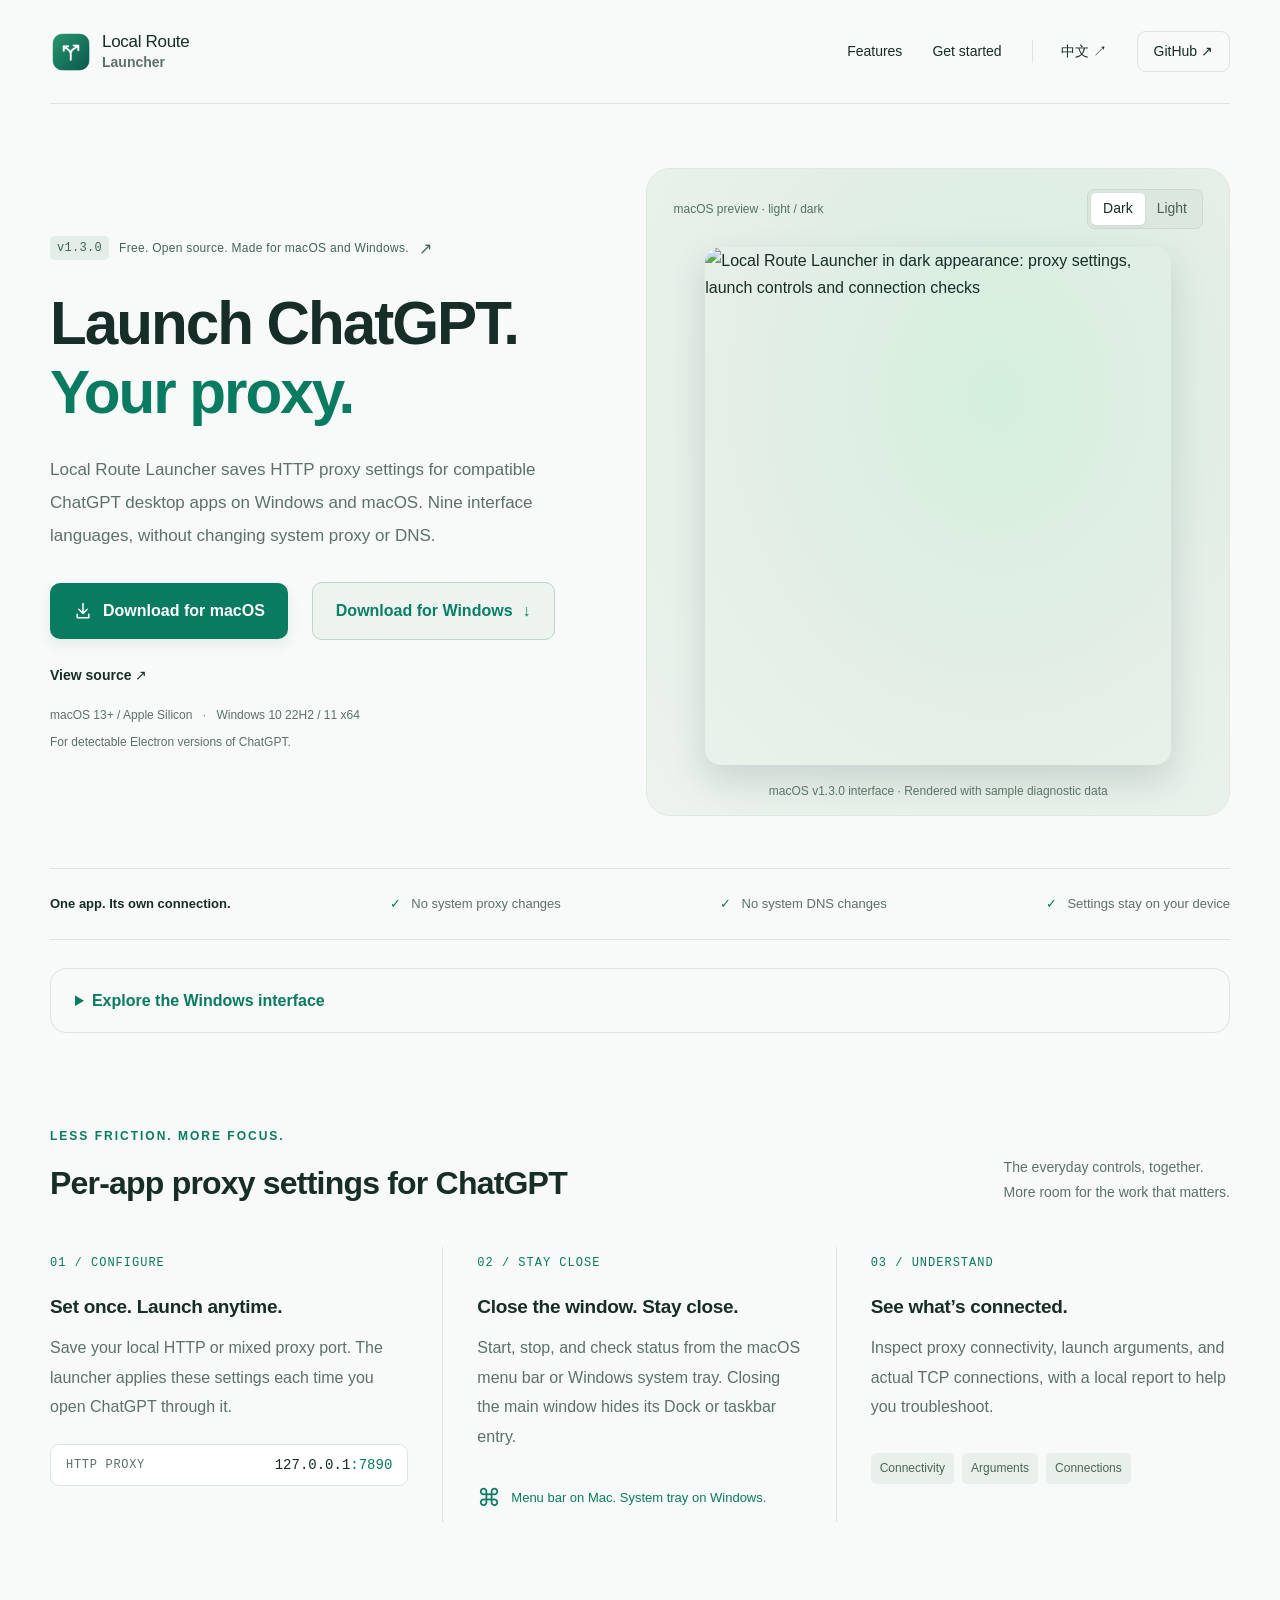
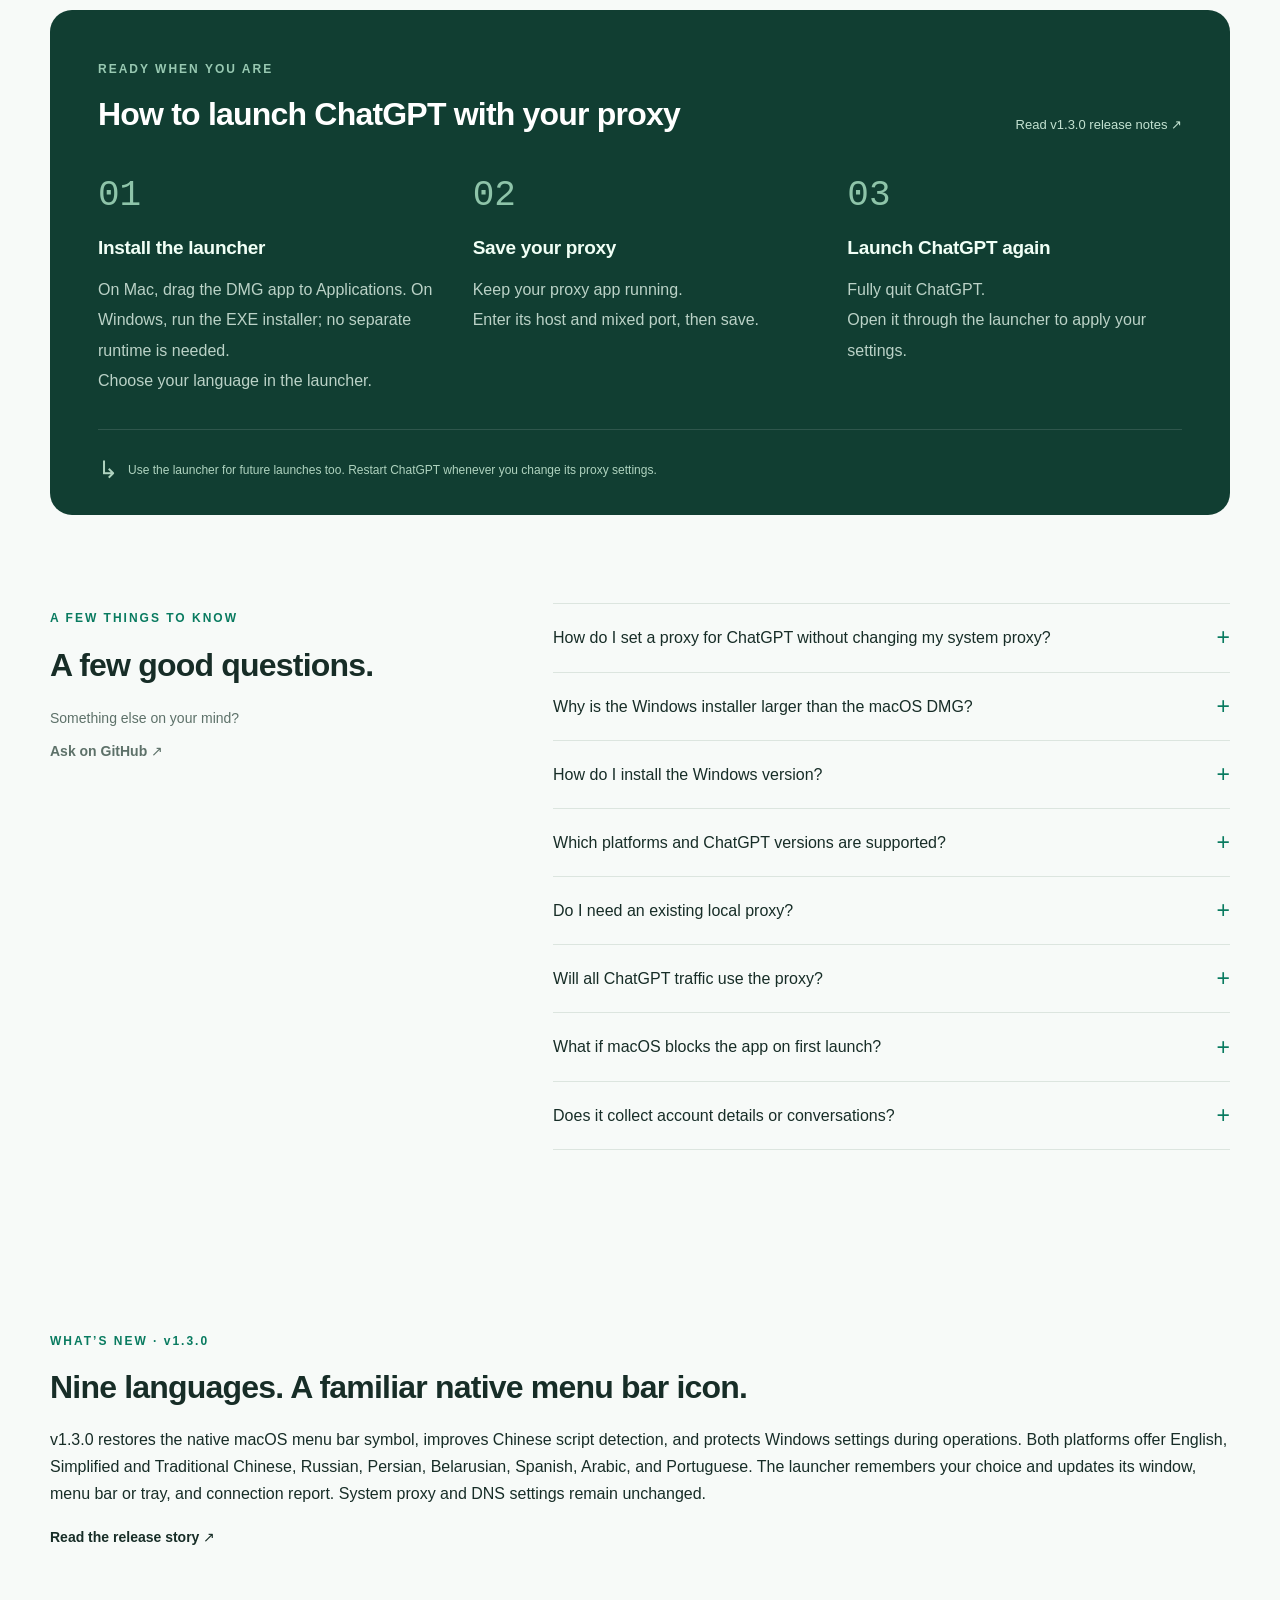
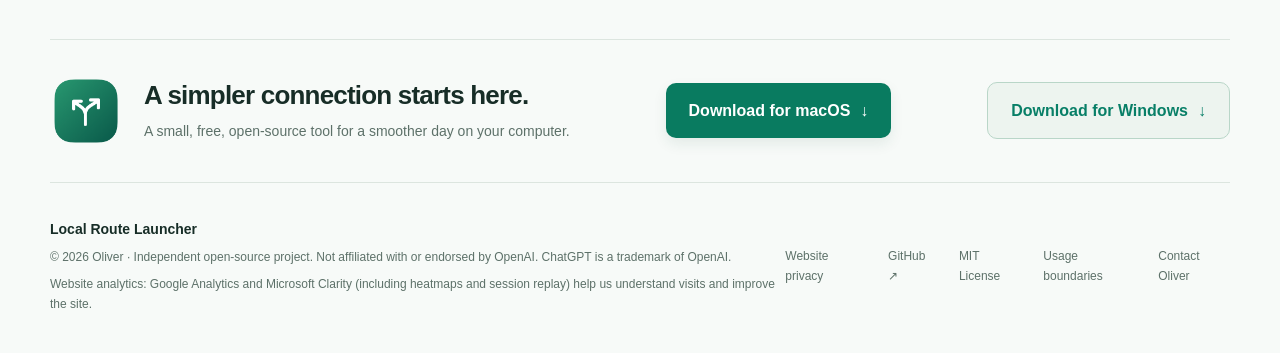
==== site/en/index.html @ cb8c224d "release: Local Route Launcher 1.3.0" ====
<!doctype html>
<html lang="en">
<head>
  <meta charset="utf-8">
  <!-- Google tag (gtag.js) -->
  <script async src="https://www.googletagmanager.com/gtag/js?id=G-QVHYT7RFW9"></script>
  <script>
    window.dataLayer = window.dataLayer || [];
    function gtag(){dataLayer.push(arguments);}
    gtag('js', new Date());
    gtag('config', 'G-QVHYT7RFW9');
  </script>
  <!-- Microsoft Clarity -->
  <script type="text/javascript" id="clarity-tracking">
    (function(c,l,a,r,i,t,y){
      c[a]=c[a]||function(){(c[a].q=c[a].q||[]).push(arguments)};
      t=l.createElement(r);t.async=1;t.src="https://www.clarity.ms/tag/"+i;
      y=l.getElementsByTagName(r)[0];y.parentNode.insertBefore(t,y);
    })(window, document, "clarity", "script", "z0krfkfwwu");
  </script>
  <meta name="viewport" content="width=device-width, initial-scale=1">
  <meta name="google-site-verification" content="8eRDF6N91aW9TyLi74Nr5WRXzjcHKN9oCjXirlSPpRA">
  <meta name="msvalidate.01" content="65FC2BE70902B9C77D71057AD7075020">
  <meta name="baidu-site-verification" content="codeva-K3lErbCF7Q" />
  <meta name="sogou_site_verification" content="Wid5BHwv2Q" />
  <meta name="theme-color" content="#f7faf8">
  <title>ChatGPT Proxy Setup for Windows &amp; macOS | Local Route Launcher</title>
  <meta name="description" content="Set an HTTP proxy for compatible ChatGPT desktop apps without changing system proxy or DNS. Free Windows installer and macOS DMG, nine interface languages and connection checks.">
  <link rel="canonical" href="https://oliver804.github.io/ChatGPT-Proxy-Launcher/en/">
  <link rel="alternate" hreflang="zh-CN" href="https://oliver804.github.io/ChatGPT-Proxy-Launcher/">
  <link rel="alternate" hreflang="en" href="https://oliver804.github.io/ChatGPT-Proxy-Launcher/en/">
  <link rel="icon" type="image/png" href="../assets/icon.png">
  <link rel="stylesheet" href="../style.css">
  <script src="../app.js" defer></script>
  <link rel="alternate" hreflang="x-default" href="https://oliver804.github.io/ChatGPT-Proxy-Launcher/">
  <link rel="sitemap" type="application/xml" href="../sitemap.xml">
  <meta property="og:type" content="website">
  <meta property="og:site_name" content="Local Route Launcher">
  <meta property="og:title" content="ChatGPT Proxy Setup for Windows &amp; macOS | Local Route Launcher">
  <meta property="og:description" content="Set an HTTP proxy for compatible ChatGPT desktop apps without changing system proxy or DNS. Free Windows installer and macOS DMG, nine interface languages and connection checks.">
  <meta property="og:url" content="https://oliver804.github.io/ChatGPT-Proxy-Launcher/en/">
  <meta property="og:locale" content="en_US">
  <meta property="og:locale:alternate" content="zh_CN">
  <meta property="og:image" content="https://oliver804.github.io/ChatGPT-Proxy-Launcher/assets/preview-dark.en.png">
  <meta property="og:image:alt" content="Local Route Launcher English interface">
  <meta name="robots" content="index, follow, max-image-preview:large">
  <meta name="twitter:card" content="summary_large_image">
  <script type="application/ld+json">
{
  "@context": "https://schema.org",
  "@type": "SoftwareApplication",
  "@id": "https://oliver804.github.io/ChatGPT-Proxy-Launcher/#app",
  "name": "Local Route Launcher",
  "url": "https://oliver804.github.io/ChatGPT-Proxy-Launcher/en/",
  "description": "Set an HTTP proxy for compatible ChatGPT desktop apps without changing system proxy or DNS. Free Windows installer and macOS DMG, nine interface languages and connection checks.",
  "applicationCategory": "UtilitiesApplication",
  "operatingSystem": [
    "macOS 13 or later (Apple Silicon)",
    "Windows 10 22H2 / Windows 11 (x64)"
  ],
  "softwareVersion": "1.3.0",
  "inLanguage": [
    "zh-CN", "en", "zh-TW", "ru", "fa", "be", "es", "ar", "pt"
  ],
  "isAccessibleForFree": true,
  "license": "https://github.com/oliver804/ChatGPT-Proxy-Launcher/blob/main/LICENSE",
  "author": {
    "@type": "Person",
    "name": "Oliver"
  },
  "downloadUrl": [
    "https://github.com/oliver804/ChatGPT-Proxy-Launcher/releases/download/v1.3.0/Local-Route-Launcher-1.3.0-arm64.dmg",
    "https://github.com/oliver804/ChatGPT-Proxy-Launcher/releases/download/v1.3.0/Local-Route-Launcher-1.3.0-windows-x64-setup.exe"
  ],
  "image": "https://oliver804.github.io/ChatGPT-Proxy-Launcher/assets/icon.png",
  "screenshot": [
    "https://oliver804.github.io/ChatGPT-Proxy-Launcher/assets/preview-dark.en.png",
    "https://oliver804.github.io/ChatGPT-Proxy-Launcher/assets/windows-dark.en.png"
  ],
  "offers": {
    "@type": "Offer",
    "price": 0,
    "priceCurrency": "USD",
    "url": "https://oliver804.github.io/ChatGPT-Proxy-Launcher/en/"
  },
  "featureList": [
    "App-specific HTTP proxy settings",
    "Windows system tray and macOS menu bar controls",
    "Nine interface languages",
    "Light, dark and system appearance",
    "Proxy reachability, launch arguments and TCP connection checks"
  ],
  "softwareRequirements": "Requires a compatible Electron-based ChatGPT installation and an authorized HTTP or mixed proxy endpoint. The Windows installer includes the .NET runtime.",
  "releaseNotes": "https://github.com/oliver804/ChatGPT-Proxy-Launcher/releases/tag/v1.3.0"
}
  </script>
</head>
<body>
  <a class="skip-link" href="#main">Skip to main content</a>
  <header class="header wrap">
    <a class="brand" href="./" aria-label="Local Route Launcher home"><img src="../assets/icon.png" width="42" height="42" alt=""><span>Local Route <b>Launcher</b></span></a>
    <nav aria-label="Main navigation"><a href="#features">Features</a><a href="#start">Get started</a><a href="../" lang="zh-CN" class="language">中文 <span aria-hidden="true">↗</span></a><a class="nav-github" href="https://github.com/oliver804/ChatGPT-Proxy-Launcher">GitHub <span aria-hidden="true">↗</span></a></nav>
  </header>
  <main id="main">
    <section class="hero wrap" aria-labelledby="hero-title">
      <div class="hero-copy">
        <a class="release-tag" href="https://github.com/oliver804/ChatGPT-Proxy-Launcher/releases/tag/v1.3.0"><span>v1.3.0</span> Free. Open source. Made for macOS and Windows. <span aria-hidden="true">↗</span></a>
        <h1 id="hero-title">Launch ChatGPT.<br><em>Your proxy.</em></h1>
        <p class="hero-description">Local Route Launcher saves HTTP proxy settings for compatible ChatGPT desktop apps on Windows and macOS. Nine interface languages, without changing system proxy or DNS.</p>
        <div class="hero-actions"><a class="button primary" href="https://github.com/oliver804/ChatGPT-Proxy-Launcher/releases/download/v1.3.0/Local-Route-Launcher-1.3.0-arm64.dmg"><svg viewBox="0 0 24 24" aria-hidden="true"><path d="M12 3v12m-5-5 5 5 5-5M5 16v4h14v-4"/></svg>Download for macOS</a><a class="button secondary" href="https://github.com/oliver804/ChatGPT-Proxy-Launcher/releases/download/v1.3.0/Local-Route-Launcher-1.3.0-windows-x64-setup.exe">Download for Windows <span aria-hidden="true">↓</span></a><a class="text-link" href="https://github.com/oliver804/ChatGPT-Proxy-Launcher">View source <span aria-hidden="true">↗</span></a></div>
        <p class="requirements">macOS 13+ / Apple Silicon <span>·</span> Windows 10 22H2 / 11 x64</p>
        <p class="compatibility">For detectable Electron versions of ChatGPT.</p>
      </div>
      <figure class="product-stage">
        <div class="preview-toolbar"><span>macOS preview · light / dark</span><div class="appearance-controls" role="group" aria-label="Choose app preview appearance"><button type="button" data-appearance="dark" aria-pressed="true">Dark</button><button type="button" data-appearance="light" aria-pressed="false">Light</button></div></div>
        <a class="screenshot-link" href="../assets/preview-dark.en.png" aria-label="Open full application screenshot"><img id="app-preview" src="../assets/preview-dark.en.png" data-dark="../assets/preview-dark.en.png" data-light="../assets/preview-light.en.png" width="720" height="800" alt="Local Route Launcher in dark appearance: proxy settings, launch controls and connection checks" fetchpriority="high"></a>
        <figcaption>macOS v1.3.0 interface · Rendered with sample diagnostic data</figcaption>
      </figure>
    </section>
    <div class="principles wrap"><span>One app. Its own connection.</span><span><i aria-hidden="true">✓</i> No system proxy changes</span><span><i aria-hidden="true">✓</i> No system DNS changes</span><span><i aria-hidden="true">✓</i> Settings stay on your device</span></div>
    <details class="platform-preview wrap">
      <summary>Explore the Windows interface</summary>
      <div class="platform-preview-grid">
        <figure><img src="../assets/windows-dark.en.png" alt="Windows dark appearance" width="747" height="1024" loading="lazy"><figcaption>Dark</figcaption></figure>
        <figure><img src="../assets/windows-light.en.png" alt="Windows light appearance" width="747" height="1024" loading="lazy"><figcaption>Light</figcaption></figure>
      </div>
      <p>Windows interface preview, rendered with default settings.</p>
    </details>
    <section class="section wrap" id="features" aria-labelledby="features-title">
      <div class="section-heading"><div><span class="eyebrow">LESS FRICTION. MORE FOCUS.</span><h2 id="features-title">Per-app proxy settings for ChatGPT</h2></div><p>The everyday controls, together.<br>More room for the work that matters.</p></div>
      <div class="features-grid">
        <article class="feature"><span class="feature-number">01 / CONFIGURE</span><h3>Set once. Launch anytime.</h3><p>Save your local HTTP or mixed proxy port. The launcher applies these settings each time you open ChatGPT through it.</p><div class="connection-example" aria-label="Example proxy address"><span>HTTP PROXY</span><code>127.0.0.1<span>:7890</span></code></div></article>
        <article class="feature"><span class="feature-number">02 / STAY CLOSE</span><h3>Close the window. Stay close.</h3><p>Start, stop, and check status from the macOS menu bar or Windows system tray. Closing the main window hides its Dock or taskbar entry.</p><div class="feature-footnote"><span aria-hidden="true">⌘</span> Menu bar on Mac. System tray on Windows.</div></article>
        <article class="feature"><span class="feature-number">03 / UNDERSTAND</span><h3>See what’s connected.</h3><p>Inspect proxy connectivity, launch arguments, and actual TCP connections, with a local report to help you troubleshoot.</p><div class="checks-example"><span>Connectivity</span><span>Arguments</span><span>Connections</span></div></article>
      </div>
    </section>
    <section class="setup wrap" id="start" aria-labelledby="start-title">
      <div class="section-heading"><div><span class="eyebrow">READY WHEN YOU ARE</span><h2 id="start-title">How to launch ChatGPT with your proxy</h2></div><a href="https://github.com/oliver804/ChatGPT-Proxy-Launcher/releases/tag/v1.3.0" class="setup-link">Read v1.3.0 release notes <span aria-hidden="true">↗</span></a></div>
      <ol class="steps"><li><span class="step-number">01</span><h3>Install the launcher</h3><p>On Mac, drag the DMG app to Applications. On Windows, run the EXE installer; no separate runtime is needed.<br>Choose your language in the launcher.</p></li><li><span class="step-number">02</span><h3>Save your proxy</h3><p>Keep your proxy app running.<br>Enter its host and mixed port, then save.</p></li><li><span class="step-number">03</span><h3>Launch ChatGPT again</h3><p>Fully quit ChatGPT.<br>Open it through the launcher to apply your settings.</p></li></ol>
      <div class="setup-note"><span aria-hidden="true">↳</span><p>Use the launcher for future launches too. Restart ChatGPT whenever you change its proxy settings.</p></div>
    </section>
    <section class="faq section wrap" aria-labelledby="faq-title">
      <div class="faq-heading"><span class="eyebrow">A FEW THINGS TO KNOW</span><h2 id="faq-title">A few good questions.</h2><p>Something else on your mind?<br><a class="text-link" href="https://github.com/oliver804/ChatGPT-Proxy-Launcher/issues">Ask on GitHub <span aria-hidden="true">↗</span></a></p></div>
      <div class="faq-list"><details><summary>How do I set a proxy for ChatGPT without changing my system proxy?</summary><p>Save your existing HTTP proxy host and port in Local Route Launcher, fully quit ChatGPT, then open it through the launcher. Settings are passed to the compatible app without changing system proxy or DNS. Restart ChatGPT after changing the endpoint. The launcher does not provide a proxy service.</p></details>
        <details><summary>Why is the Windows installer larger than the macOS DMG?</summary><p>The Windows installer bundles the .NET desktop runtime, so no separate runtime download is needed after installation. The macOS edition uses system-provided SwiftUI and AppKit frameworks, keeping its download smaller.</p></details>
        <details><summary>How do I install the Windows version?</summary><p>Run the x64 EXE installer for your current user. The app bundles .NET, includes nine interface languages, and stays in the system tray when closed. Choose a compatible ChatGPT.exe if automatic detection finds nothing. Windows builds are unsigned and may show SmartScreen; verify the release source and SHA-256, and keep system protections enabled. Follow your administrator’s installation policy.</p></details>
        <details><summary>Which platforms and ChatGPT versions are supported?</summary><p>macOS 13+ on Apple Silicon, or Windows 10 22H2 / Windows 11 on x64, with a detectable Electron version of ChatGPT. Intel Macs, Windows ARM64 and older native ChatGPT versions are not supported. Restricted Store packages may not permit direct launch. Switch among nine languages in the main window or menu panel. The choice is saved and takes effect immediately; macOS-owned menus and dialogs may follow the system language.</p></details>
        <details><summary>Do I need an existing local proxy?</summary><p>Yes. The launcher uses an existing HTTP or mixed proxy port; it does not provide a proxy service. Keep a proxy you are authorized to use running. Routing depends on the target application’s support for these settings. Proxies requiring username/password authentication are not supported.</p></details>
        <details><summary>Will all ChatGPT traffic use the proxy?</summary><p>That is not guaranteed. It uses app-supported proxy mechanisms, primarily covering Chromium HTTP, HTTPS, and WebSocket requests. Voice, WebRTC, UDP, and some child processes may not follow these settings. Connection checks are snapshots and cannot prove that all traffic uses the proxy.</p></details>
        <details><summary>What if macOS blocks the app on first launch?</summary><p>The app is ad-hoc signed, but is not Developer ID signed or notarized by Apple. After verifying that it came from this project’s GitHub release page, allow it in System Settings → Privacy &amp; Security. You do not need to disable SIP or system security checks.</p></details>
        <details><summary>Does it collect account details or conversations?</summary><p>The launcher does not read or store ChatGPT passwords, cookies, tokens, or conversations. There is no telemetry or automatic upload, and settings stay on your computer. Connection checks send a HEAD request to chatgpt.com through your proxy, without account credentials. <a href="https://github.com/oliver804/ChatGPT-Proxy-Launcher/blob/main/docs/PRIVACY.en.md">Read the privacy policy ↗</a></p></details>
      </div>
    </section>
<section class="section wrap" aria-labelledby="news-title"><span class="eyebrow">WHAT’S NEW · v1.3.0</span><h2 id="news-title">Nine languages. A familiar native menu bar icon.</h2><p>v1.3.0 restores the native macOS menu bar symbol, improves Chinese script detection, and protects Windows settings during operations. Both platforms offer English, Simplified and Traditional Chinese, Russian, Persian, Belarusian, Spanish, Arabic, and Portuguese. The launcher remembers your choice and updates its window, menu bar or tray, and connection report. System proxy and DNS settings remain unchanged.</p><a class="text-link" href="https://github.com/oliver804/ChatGPT-Proxy-Launcher/blob/main/docs/ANNOUNCEMENT.en.md">Read the release story ↗</a></section>
    <section class="closing wrap" aria-labelledby="download-title"><img src="../assets/icon.png" alt="" width="72" height="72" loading="lazy"><div><h2 id="download-title">A simpler connection starts here.</h2><p>A small, free, open-source tool for a smoother day on your computer.</p></div><a class="button primary" href="https://github.com/oliver804/ChatGPT-Proxy-Launcher/releases/download/v1.3.0/Local-Route-Launcher-1.3.0-arm64.dmg">Download for macOS <span aria-hidden="true">↓</span></a><a class="button secondary" href="https://github.com/oliver804/ChatGPT-Proxy-Launcher/releases/download/v1.3.0/Local-Route-Launcher-1.3.0-windows-x64-setup.exe">Download for Windows <span aria-hidden="true">↓</span></a></section>
  </main>
  <footer class="footer wrap"><div><a class="footer-brand" href="./">Local Route Launcher</a><p>© 2026 Oliver · Independent open-source project. Not affiliated with or endorsed by OpenAI. ChatGPT is a trademark of OpenAI.</p><p>Website analytics: Google Analytics and Microsoft Clarity (including heatmaps and session replay) help us understand visits and improve the site.</p></div><div class="footer-links"><a href="https://github.com/oliver804/ChatGPT-Proxy-Launcher/blob/main/docs/PRIVACY.en.md">Website privacy</a><a href="https://github.com/oliver804/ChatGPT-Proxy-Launcher">GitHub ↗</a><a href="https://github.com/oliver804/ChatGPT-Proxy-Launcher/blob/main/LICENSE">MIT License</a><a href="https://github.com/oliver804/ChatGPT-Proxy-Launcher/blob/main/docs/USAGE.en.md">Usage boundaries</a><a href="mailto:oliver804x@gmail.com">Contact Oliver</a></div></footer>
</body>
</html>
---- site/style.css ----
:root {
  color-scheme:light;
  --bg:#f7faf8;
  --paper:#fff;
  --ink:#172d27;
  --muted:#5d7169;
  --accent:#097b60;
  --deep:#113e32;
  --mint:#bcf3ce;
  --line:#dce5df;
  --radius:22px;
  font-family:-apple-system,BlinkMacSystemFont,"Segoe UI","PingFang SC","Hiragino Sans GB","Microsoft YaHei",sans-serif;
  font-synthesis:none;
  scroll-behavior:smooth;
  scroll-padding-top:100px
}
* {
  box-sizing:border-box
}
body {
  margin:0;
  background:var(--bg);
  color:var(--ink);
  font-size:16px;
  line-height:1.7
}
a {
  color:inherit;
  text-decoration:none
}
button {
  font:inherit
}
button,a {
  -webkit-tap-highlight-color:transparent
}
a:focus-visible,button:focus-visible,summary:focus-visible {
  outline:3px solid #168767;
  outline-offset:5px
}
img {
  max-width:100%;
  height:auto;
  display:block
}
.wrap {
  width:min(1180px,calc(100% - 80px));
  margin-inline:auto
}
.header {
  height:104px;
  display:flex;
  align-items:center;
  justify-content:space-between;
  border-bottom:1px solid var(--line);
  gap:24px
}
.brand {
  display:flex;
  align-items:center;
  gap:10px;
  line-height:1.3;
  font-size:17px;
  letter-spacing:-.3px
}
.brand span {
  display:block
}
.brand b {
  display:block;
  font-weight:600;
  font-size:14px;
  color:var(--muted);
  letter-spacing:0
}
.header nav {
  display:flex;
  align-items:center;
  gap:30px;
  font-size:14px;
  font-weight:500
}
.header nav a:hover,.text-link:hover {
  color:var(--accent)
}
.nav-github {
  border:1px solid var(--line);
  border-radius:9px;
  padding:8px 16px
}
.language {
  border-left:1px solid var(--line);
  padding-left:28px
}
.hero {
  display:grid;
  grid-template-columns:1fr 1.1fr;
  gap:66px;
  align-items:center;
  padding-block:64px 52px
}
.release-tag {
  display:inline-flex;
  align-items:center;
  gap:10px;
  font-size:12px;
  color:#436458;
  letter-spacing:.3px
}
.release-tag>span:first-child {
  background:#e2eee7;
  border-radius:5px;
  padding:2px 7px;
  font-family:ui-monospace,monospace;
  font-size:12px
}
.release-tag>span:last-child {
  font-size:16px
}
h1 {
  font-size:clamp(48px,5.2vw,72px);
  font-weight:600;
  letter-spacing:-2.4px;
  line-height:1.25;
  margin:27px 0 26px
}
h1 em {
  font-style:normal;
  color:var(--accent)
}
.hero-description {
  font-size:18px;
  line-height:1.95;
  color:var(--muted);
  margin:0 0 30px
}
.hero-actions {
  display:flex;
  align-items:center;
  gap:24px;
  flex-wrap:wrap
}
.button {
  display:inline-flex;
  align-items:center;
  justify-content:center;
  gap:10px;
  padding:14px 23px;
  border-radius:10px;
  font-size:16px;
  font-weight:600;
  transition:background .2s,transform .2s
}
.button:hover {
  transform:translateY(-2px)
}
.primary {
  background:var(--accent);
  color:#fff;
  box-shadow:0 6px 14px #12563e16
}
.primary:hover {
  background:#08644f
}
.button svg {
  width:20px;
  height:20px;
  fill:none;
  stroke:currentColor;
  stroke-width:1.8;
  stroke-linecap:round;
  stroke-linejoin:round
}
.text-link {
  font-size:14px;
  font-weight:600
}
.requirements {
  font-size:12px;
  margin:18px 0 0;
  color:var(--muted)
}
.requirements span {
  margin:0 7px;
  color:#63796e
}
.compatibility {
  font-size:12px;
  color:var(--muted);
  margin:6px 0 0
}
.product-stage {
  margin:0;
  padding:20px 26px 14px;
  background:radial-gradient(ellipse at 60% 35%,#d4efdd 0,#e5eee7 55%,#edf3ee 100%);
  border:1px solid #e0e9e0;
  border-radius:24px;
  min-width:0
}
.preview-toolbar {
  display:flex;
  align-items:center;
  justify-content:space-between;
  gap:10px;
  margin-bottom:18px;
  color:#547462;
  font-size:12px
}
.appearance-controls {
  display:flex;
  border:1px solid #cbdace;
  background:#dce7de;
  border-radius:7px;
  padding:3px;
  flex-shrink:0
}
.appearance-controls button {
  border:0;
  background:none;
  font-size:12px;
  color:#496050;
  padding:3px 12px;
  border-radius:5px;
  cursor:pointer
}
.appearance-controls button[aria-pressed=true] {
  background:white;
  box-shadow:0 1px 4px #14332312;
  color:var(--ink)
}
.screenshot-link {
  display:block;
  width:88%;
  margin:0 auto;
  border-radius:16px;
  box-shadow:0 15px 35px #122e3425
}
.screenshot-link img {
  width:100%;
  border-radius:16px
}
.product-stage figcaption {
  text-align:center;
  color:#5e7565;
  font-size:12px;
  margin-top:16px
}
.principles {
  display:flex;
  justify-content:space-between;
  align-items:center;
  gap:20px;
  border-top:1px solid var(--line);
  border-bottom:1px solid var(--line);
  padding-block:24px;
  font-size:13px;
  color:var(--muted)
}
.principles>span:first-child {
  font-weight:600;
  color:var(--ink)
}
.principles i {
  font-style:normal;
  margin-right:7px;
  color:var(--accent)
}
.footer {
  display:flex;
  align-items:center;
  justify-content:space-between;
  padding-block:32px;
  color:var(--muted);
  font-size:12px
}
.skip-link {
  position:absolute;
  top:-80px;
  left:20px;
  background:var(--deep);
  color:white;
  padding:10px 20px;
  z-index:10
}
.skip-link:focus {
  top:10px
}
@media(min-width:1450px) {
  .hero {
    padding-block:78px 66px
  }
}
@media(max-width:1000px) {
  .wrap {
    width:calc(100% - 48px)
  }
  .hero {
    gap:30px
  }
  .hero-description {
    font-size:16px
  }
  .product-stage {
    padding-inline:18px
  }
  .preview-toolbar>span {
    display:none
  }
  .preview-toolbar {
    justify-content:flex-end
  }
  .screenshot-link {
    width:100%
  }
  .hero-actions {
    gap:14px
  }
  .button {
    padding:13px 17px
  }
  .principles {
    flex-wrap:wrap
  }
  .principles>span:first-child {
    flex-basis:100%
  }
}
@media(max-width:700px) {
  .wrap {
    width:calc(100% - 40px)
  }
  .header {
    height:82px;
    gap:12px
  }
  .brand {
    font-size:14px;
    gap:5px
  }
  .brand b {
    font-size:12px
  }
  .brand img {
    width:34px;
    height:34px
  }
  .header nav {
    gap:14px
  }
  .header nav>a:not(.language):not(.nav-github) {
    display:none
  }
  .nav-github {
    padding:6px 9px;
    font-size:12px
  }
  .language {
    padding-left:0;
    border:0
  }
  .hero {
    grid-template-columns:1fr;
    gap:36px;
    padding-block:42px 34px
  }
  .hero-copy {
    text-align:center
  }
  h1 {
    font-size:52px;
    letter-spacing:-1.7px;
    margin-block:22px
  }
  .hero-description {
    font-size:16px
  }
  .hero-actions {
    justify-content:center
  }
  .product-stage {
    padding:18px 22px 14px;
    width:min(100%,460px);
    margin:auto
  }
  .preview-toolbar>span {
    display:block
  }
  .preview-toolbar {
    justify-content:space-between
  }
  .screenshot-link {
    width:90%
  }
  .principles {
    gap:12px 18px;
    justify-content:center;
    font-size:12px;
    text-align:center
  }
  .footer {
    gap:20px;
    flex-wrap:wrap
  }
}
@media(prefers-reduced-motion:reduce) {
  :root {
    scroll-behavior:auto
  }
  *,*::before,*::after {
    animation:none!important;
    transition:none!important
  }
}
.section {
  padding-block:88px
}
.section-heading {
  display:flex;
  align-items:flex-end;
  justify-content:space-between;
  gap:30px;
  margin-bottom:42px
}
.eyebrow {
  font-size:12px;
  letter-spacing:2px;
  font-weight:600;
  color:var(--accent)
}
h2 {
  font-size:32px;
  letter-spacing:-.8px;
  line-height:1.4;
  font-weight:600;
  margin:12px 0 0
}
.section-heading>p {
  font-size:14px;
  line-height:1.8;
  color:var(--muted);
  margin:0
}
.features-grid {
  display:grid;
  grid-template-columns:repeat(3,1fr)
}
.feature {
  padding:0 34px;
  border-right:1px solid var(--line)
}
.feature:first-child {
  padding-left:0
}
.feature:last-child {
  padding-right:0;
  border:0
}
.feature-number {
  font:12px ui-monospace,SFMono-Regular,Consolas,monospace;
  letter-spacing:1px;
  color:var(--accent)
}
h3 {
  font-size:20px;
  font-weight:600;
  letter-spacing:-.3px;
  line-height:1.5;
  margin:18px 0 12px
}
.feature>p {
  color:var(--muted);
  font-size:16px;
  line-height:1.85;
  margin:0;
  min-height:84px
}
.connection-example {
  margin-top:22px;
  padding:12px 15px;
  border-radius:9px;
  border:1px solid var(--line);
  background:white;
  display:flex;
  justify-content:space-between;
  align-items:center;
  gap:8px;
  flex-wrap:wrap
}
.connection-example>span {
  font:12px ui-monospace,monospace;
  letter-spacing:.7px;
  color:var(--muted)
}
.connection-example code {
  font:14px ui-monospace,monospace
}
.connection-example code span {
  color:var(--accent)
}
.feature-footnote {
  margin-top:22px;
  height:49px;
  display:flex;
  align-items:center;
  gap:10px;
  font-size:13px;
  color:var(--accent)
}
.feature-footnote>span {
  font-size:24px;
  font-weight:400
}
.checks-example {
  display:flex;
  gap:8px;
  margin-top:22px;
  min-height:49px;
  align-items:center;
  flex-wrap:wrap
}
.checks-example>span {
  background:#e9f0eb;
  padding:5px 9px;
  font-size:12px;
  color:#496755;
  border-radius:5px
}
.setup {
  padding:44px 48px 25px;
  background:var(--deep);
  border-radius:var(--radius);
  color:white
}
.setup .eyebrow {
  color:#98c9b2
}
.setup h2 {
  margin-top:10px
}
.setup-link {
  color:#c3e2d1;
  font-size:13px;
  white-space:nowrap
}
.steps {
  display:grid;
  grid-template-columns:repeat(3,1fr);
  list-style:none;
  padding:0;
  margin:0;
  gap:40px
}
.step-number {
  display:block;
  font:36px ui-monospace,monospace;
  font-weight:300;
  line-height:1;
  color:#8ec4a9
}
.steps h3 {
  margin-top:20px;
  color:#f1fff6
}
.steps p {
  margin:0;
  font-size:14px;
  line-height:1.9;
  color:#bbd2c7
}
.setup-note {
  border-top:1px solid #ffffff20;
  display:flex;
  align-items:center;
  gap:10px;
  margin-top:32px;
  padding-top:20px;
  color:#afd3bf
}
.setup-note>span {
  font-size:24px
}
.setup-note>p {
  font-size:12px;
  margin:0
}
.faq {
  display:grid;
  grid-template-columns:1fr 1.6fr;
  gap:80px
}
.faq-heading p {
  color:var(--muted);
  font-size:14px;
  margin-top:20px
}
.faq-heading .text-link {
  display:inline-block;
  margin-top:9px
}
.faq-list {
  border-top:1px solid var(--line)
}
.faq-list details {
  border-bottom:1px solid var(--line);
  padding-block:20px
}
.faq-list summary {
  display:flex;
  align-items:center;
  justify-content:space-between;
  gap:24px;
  cursor:pointer;
  font-size:16px;
  list-style:none;
  font-weight:500
}
.faq-list summary::-webkit-details-marker {
  display:none
}
.faq-list summary::after {
  content:'+';
  color:var(--accent);
  font-size:23px;
  font-weight:400;
  line-height:1
}
.faq-list details[open] summary::after {
  content:'−'
}
.faq-list details p {
  font-size:14px;
  line-height:1.9;
  color:var(--muted);
  margin:16px 30px 0 0
}
.faq-list details a {
  color:var(--accent);
  text-decoration:underline;
  text-underline-offset:3px
}
.closing {
  border-block:1px solid var(--line);
  padding-block:35px;
  display:flex;
  align-items:center;
  gap:22px
}
.closing h2 {
  font-size:26px;
  margin:0
}
.closing p {
  margin:7px 0 0;
  font-size:14px;
  color:var(--muted)
}
.closing .button {
  margin-left:auto;
  flex-shrink:0
}
.footer {
  padding-block:35px 38px
}
.footer-brand {
  font-size:14px;
  font-weight:600;
  color:var(--ink)
}
.footer p {
  margin:6px 0 0;
  font-size:12px
}
.footer-links {
  display:flex;
  gap:23px
}
.footer-links a:hover {
  color:var(--accent)
}
html[lang=en] h1 {
  font-size:clamp(48px,4.7vw,65px);
  line-height:1.15;
  letter-spacing:-2px
}
html[lang=en] .hero-description {
  font-size:17px
}
html[lang=en] .steps h3 {
  font-size:19px
}
html[lang=en] .feature h3 {
  font-size:19px
}
@media(max-width:1000px) {
  .section {
    padding-block:65px
  }
  .feature {
    padding-inline:20px
  }
  .features-grid h3 {
    font-size:18px
  }
  .feature>p {
    min-height:112px
  }
  .setup {
    padding:34px 30px 24px
  }
  .setup .section-heading {
    align-items:flex-start;
    flex-direction:column;
    gap:12px
  }
  .steps {
    gap:24px
  }
  .faq {
    gap:40px
  }
  .closing p {
    max-width:400px
  }
  .footer-links {
    gap:15px
  }
}
@media(max-width:700px) {
  .section {
    padding-block:52px
  }
  .section-heading {
    flex-direction:column;
    align-items:flex-start;
    gap:16px;
    margin-bottom:28px
  }
  h2 {
    font-size:27px
  }
  .section-heading>p br {
    display:none
  }
  .features-grid {
    grid-template-columns:1fr;
    gap:0
  }
  .feature,.feature:first-child,.feature:last-child {
    padding:24px 0;
    border-right:0;
    border-bottom:1px solid var(--line)
  }
  .feature:first-child {
    padding-top:0
  }
  .feature:last-child {
    border:0;
    padding-bottom:0
  }
  .feature>p {
    min-height:0
  }
  .feature h3 {
    font-size:20px;
    margin:12px 0 8px
  }
  .connection-example,.feature-footnote,.checks-example {
    margin-top:16px
  }
  .connection-example {
    max-width:340px
  }
  .setup {
    padding:30px 24px 22px
  }
  .setup h2 {
    font-size:26px
  }
  .steps {
    grid-template-columns:1fr;
    gap:27px
  }
  .steps li {
    display:grid;
    grid-template-columns:42px 1fr;
    column-gap:16px
  }
  .step-number {
    font-size:25px;
    grid-row:span 2;
    padding-top:2px
  }
  .steps h3 {
    margin:0 0 7px;
    font-size:19px
  }
  .steps p br {
    display:none
  }
  .setup-note {
    align-items:flex-start;
    margin-top:26px
  }
  .setup-note p {
    font-size:12px
  }
  .faq {
    grid-template-columns:1fr;
    gap:20px
  }
  .faq-heading p {
    margin-block:14px 6px
  }
  .faq-heading p br {
    display:none
  }
  .faq-heading .text-link {
    margin:0 0 0 4px
  }
  .faq-list summary {
    font-size:16px
  }
  .faq-list details p {
    margin-right:0
  }
  .closing {
    flex-direction:column;
    text-align:center;
    gap:14px;
    padding-block:30px
  }
  .closing .button {
    margin:7px 0 0
  }
  .closing p {
    font-size:13px
  }
  .closing img {
    width:60px;
    height:60px
  }
  .closing h2 {
    font-size:24px
  }
  .footer {
    align-items:flex-start;
    flex-direction:column;
    gap:18px
  }
  .footer p {
    line-height:1.8
  }
  .footer-links {
    gap:25px
  }
  html[lang=en] h1 {
    font-size:52px
  }
  html[lang=en] .hero-description {
    font-size:16px
  }
}
@media(max-width:370px) {
  .wrap {
    width:calc(100% - 28px)
  }
  h1,html[lang=en] h1 {
    font-size:43px
  }
  .header nav {
    gap:8px
  }
  .brand {
    font-size:13px
  }
  .brand b {
    font-size:12px
  }
  .nav-github {
    padding:6px
  }
  .product-stage {
    padding-inline:12px
  }
  .release-tag {
    font-size:12px;
    gap:6px
  }
  .requirements {
    font-size:12px
  }
}
.feature>p,.steps p,.faq-list details p {
  font-size:16px
}
.appearance-controls button {
  font-size:14px;
  min-height:32px
}
.preview-toolbar>span {
  font-size:12px
}
.checks-example>span {
  font-size:12px
}
@media(max-width:700px) {
  html[lang=en] h1 {
    font-size:44px;
    letter-spacing:-1.5px
  }
  html[lang=en] .preview-toolbar>span {
    max-width:140px
  }
}
@media (max-width: 700px) {
  .desktop-break {
    display: none;
  }
}
@media (max-width: 370px) {
  html[lang=en] h1 {
    font-size: 36px;
    letter-spacing: -1.4px;
  }
}

/* Platform choices stay usable at narrow viewport widths. */
.hero-actions { flex-wrap: wrap; }
.button.secondary { background: var(--surface, #edf4ef); color: #087f67; border: 1px solid #b9d6c8; }
.closing { flex-wrap: wrap; }

.platform-preview { margin-top: 28px; border: 1px solid var(--line); border-radius: 16px; padding: 18px 24px; }
.platform-preview summary { cursor: pointer; font-weight: 600; color: var(--accent); }
.platform-preview-grid { display: grid; grid-template-columns: repeat(2, minmax(0, 1fr)); gap: 24px; margin-top: 22px; }
.platform-preview figure { margin: 0; }
.platform-preview img { width: 100%; border-radius: 12px; }
.platform-preview figcaption, .platform-preview>p { color: var(--muted); font-size: 13px; }
@media(max-width:700px) { .platform-preview-grid { grid-template-columns: 1fr; } }
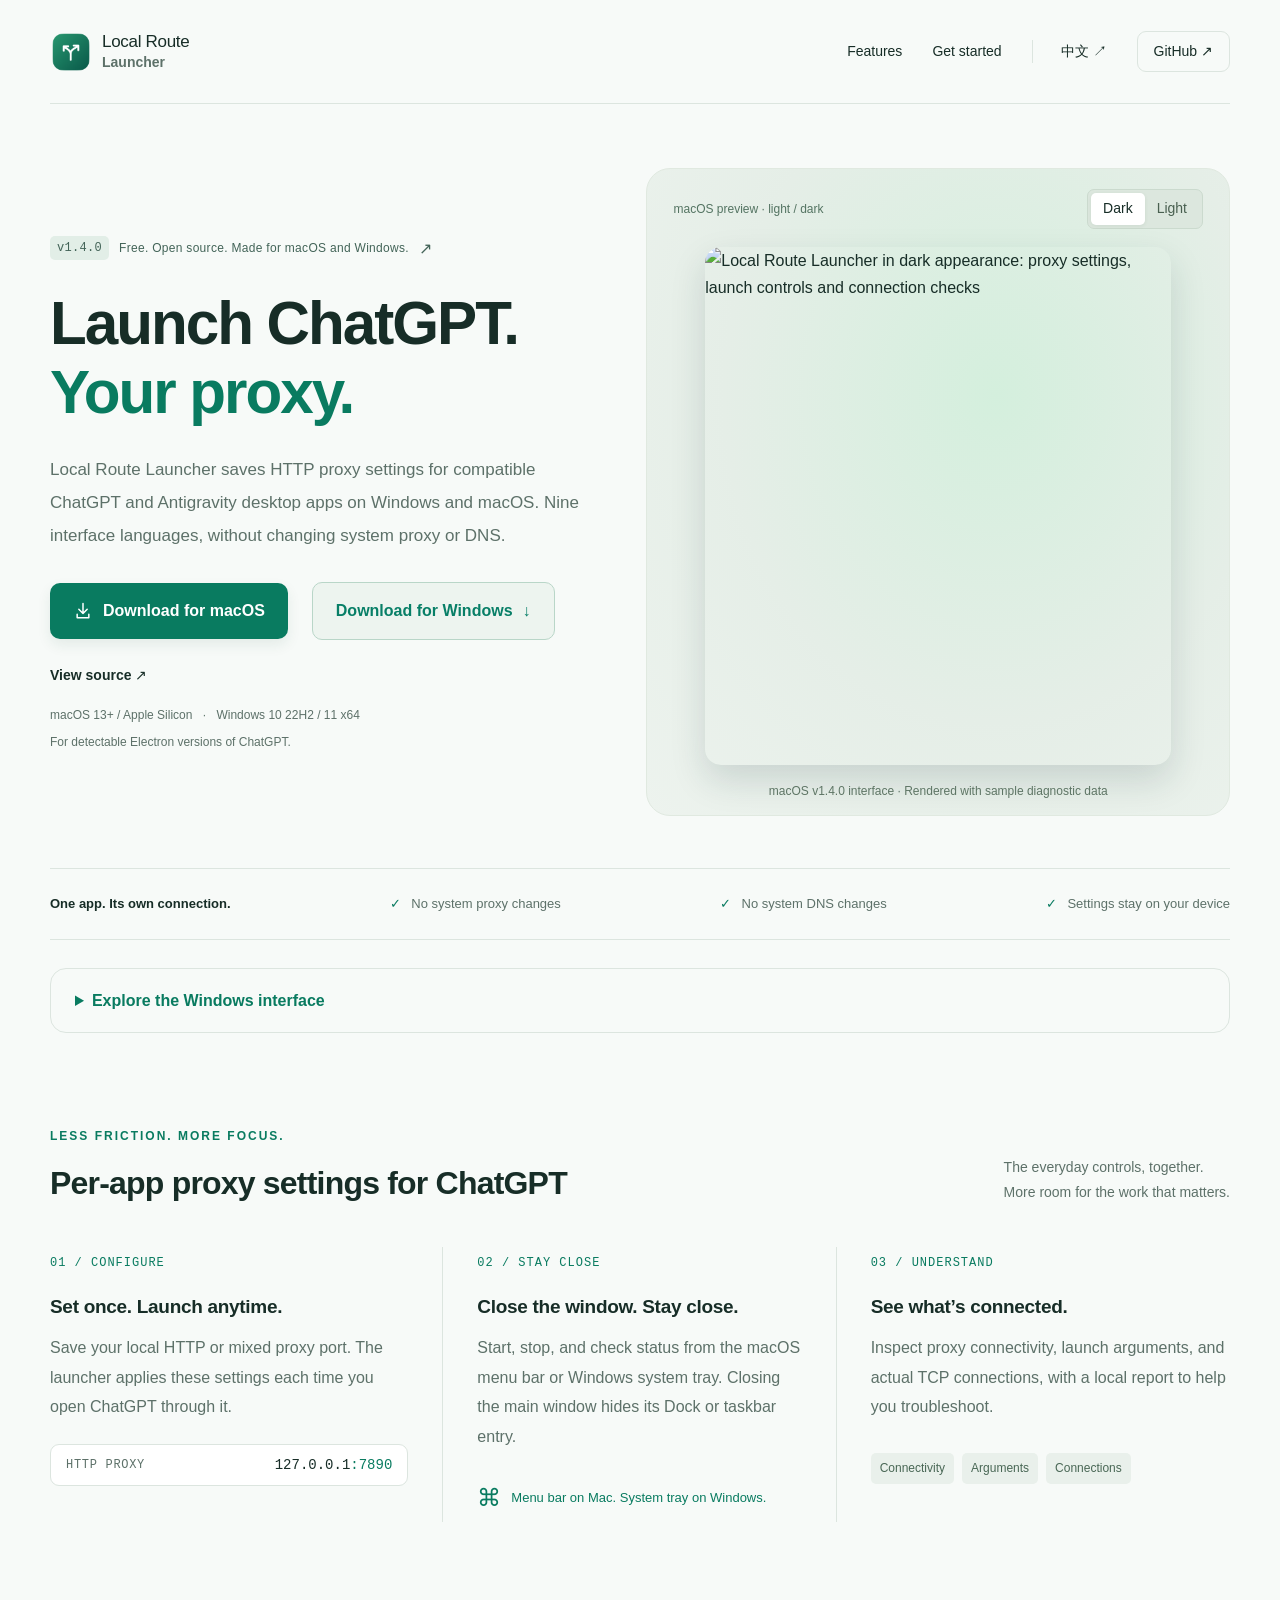
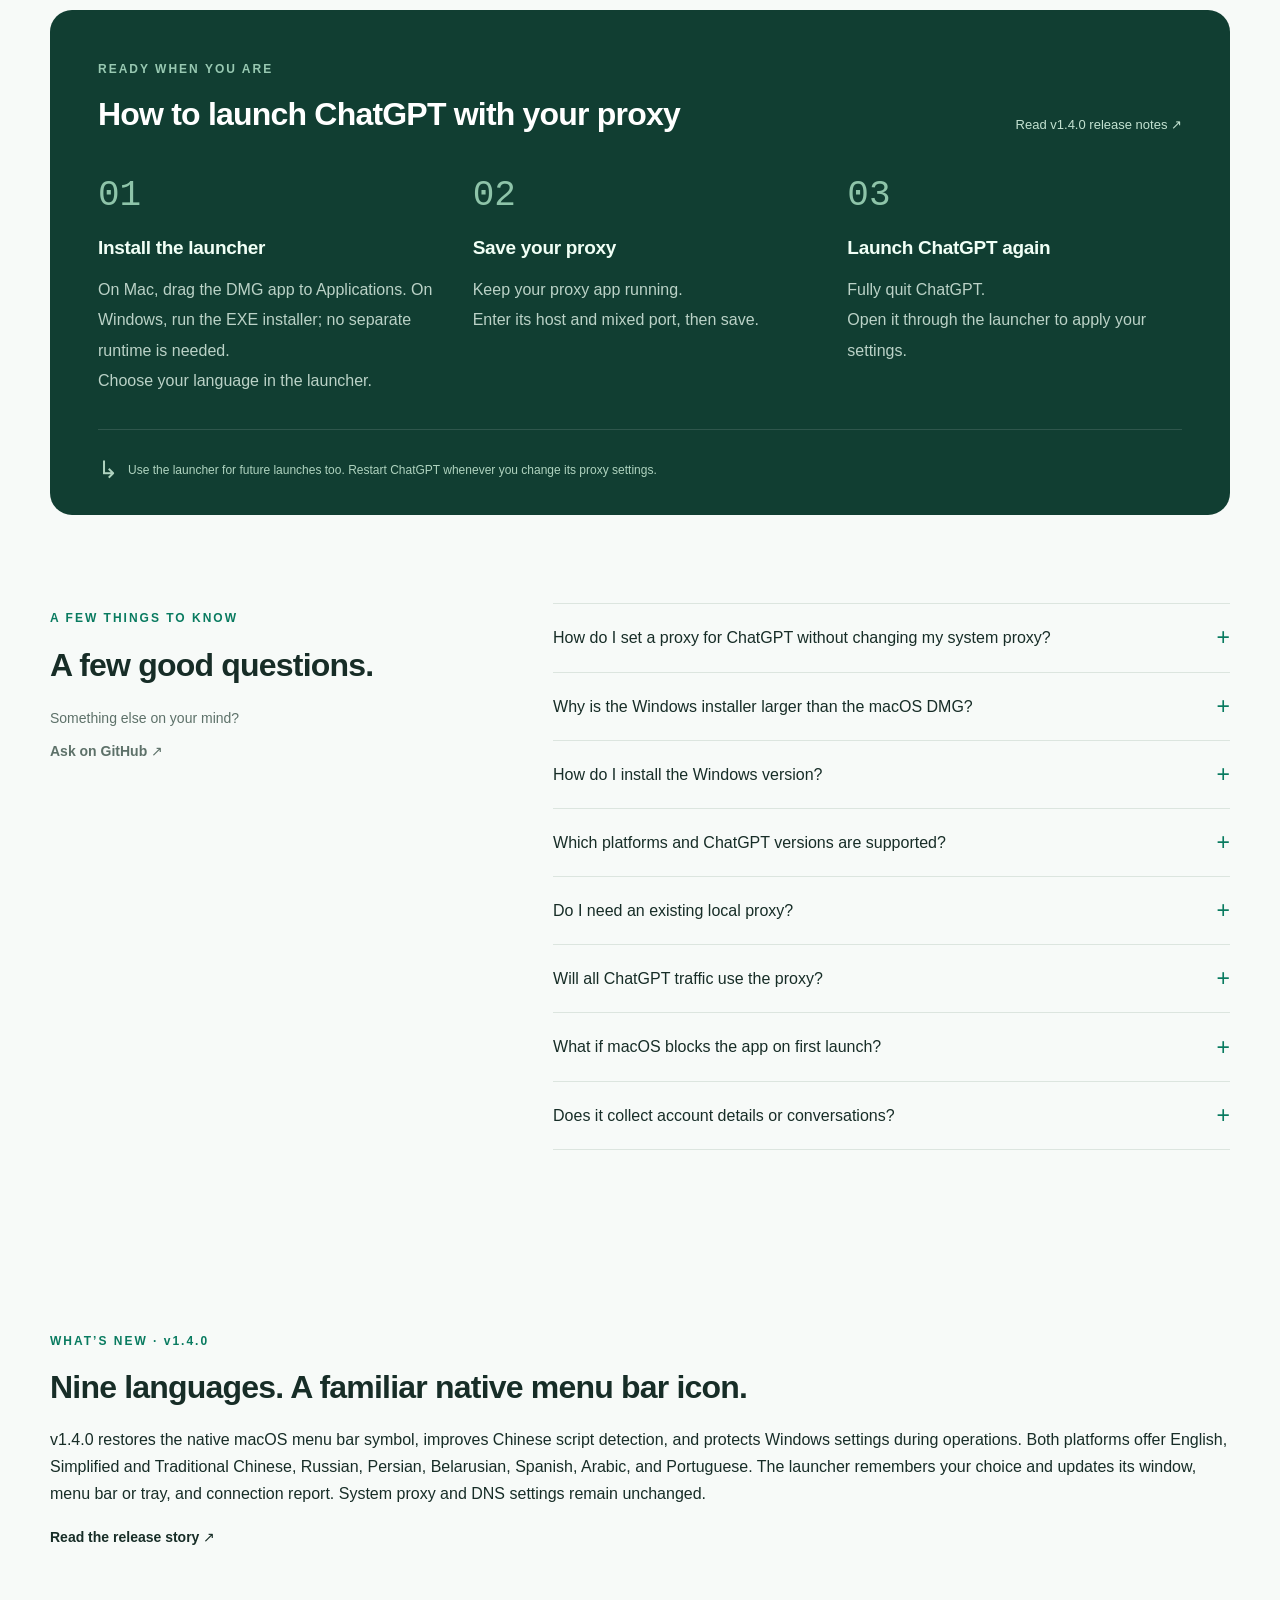
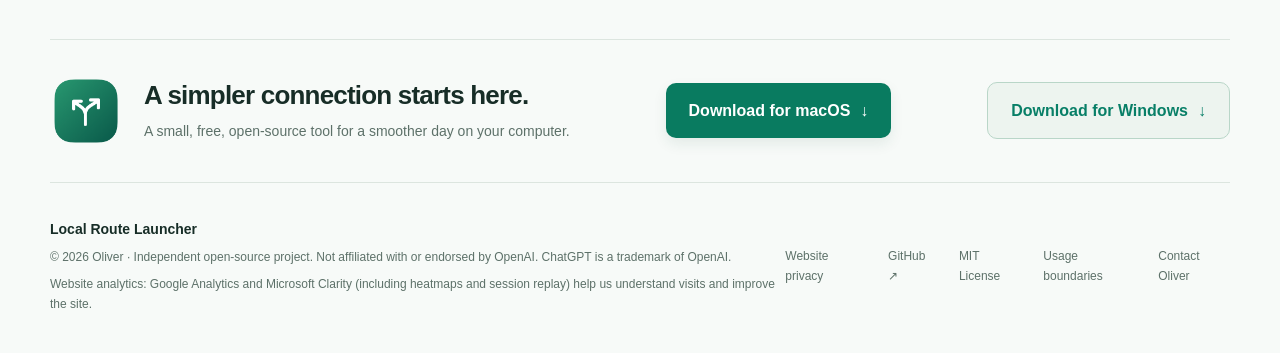
==== commit b1574600: "feat: add multi-app profiles and shared language controls for 1.4.0" ====
--- a/site/en/index.html
+++ b/site/en/index.html
@@ -25,7 +25,7 @@
   <meta name="sogou_site_verification" content="Wid5BHwv2Q" />
   <meta name="theme-color" content="#f7faf8">
   <title>ChatGPT Proxy Setup for Windows &amp; macOS | Local Route Launcher</title>
-  <meta name="description" content="Set an HTTP proxy for compatible ChatGPT desktop apps without changing system proxy or DNS. Free Windows installer and macOS DMG, nine interface languages and connection checks.">
+  <meta name="description" content="Set an HTTP proxy for compatible ChatGPT and Antigravity desktop apps without changing system proxy or DNS. Free Windows installer and macOS DMG, nine interface languages and connection checks.">
   <link rel="canonical" href="https://oliver804.github.io/ChatGPT-Proxy-Launcher/en/">
   <link rel="alternate" hreflang="zh-CN" href="https://oliver804.github.io/ChatGPT-Proxy-Launcher/">
   <link rel="alternate" hreflang="en" href="https://oliver804.github.io/ChatGPT-Proxy-Launcher/en/">
@@ -37,7 +37,7 @@
   <meta property="og:type" content="website">
   <meta property="og:site_name" content="Local Route Launcher">
   <meta property="og:title" content="ChatGPT Proxy Setup for Windows &amp; macOS | Local Route Launcher">
-  <meta property="og:description" content="Set an HTTP proxy for compatible ChatGPT desktop apps without changing system proxy or DNS. Free Windows installer and macOS DMG, nine interface languages and connection checks.">
+  <meta property="og:description" content="Set an HTTP proxy for compatible ChatGPT and Antigravity desktop apps without changing system proxy or DNS. Free Windows installer and macOS DMG, nine interface languages and connection checks.">
   <meta property="og:url" content="https://oliver804.github.io/ChatGPT-Proxy-Launcher/en/">
   <meta property="og:locale" content="en_US">
   <meta property="og:locale:alternate" content="zh_CN">
@@ -52,13 +52,13 @@
   "@id": "https://oliver804.github.io/ChatGPT-Proxy-Launcher/#app",
   "name": "Local Route Launcher",
   "url": "https://oliver804.github.io/ChatGPT-Proxy-Launcher/en/",
-  "description": "Set an HTTP proxy for compatible ChatGPT desktop apps without changing system proxy or DNS. Free Windows installer and macOS DMG, nine interface languages and connection checks.",
+  "description": "Set an HTTP proxy for compatible ChatGPT and Antigravity desktop apps without changing system proxy or DNS. Free Windows installer and macOS DMG, nine interface languages and connection checks.",
   "applicationCategory": "UtilitiesApplication",
   "operatingSystem": [
     "macOS 13 or later (Apple Silicon)",
     "Windows 10 22H2 / Windows 11 (x64)"
   ],
-  "softwareVersion": "1.3.0",
+  "softwareVersion": "1.4.0",
   "inLanguage": [
     "zh-CN", "en", "zh-TW", "ru", "fa", "be", "es", "ar", "pt"
   ],
@@ -69,8 +69,8 @@
     "name": "Oliver"
   },
   "downloadUrl": [
-    "https://github.com/oliver804/ChatGPT-Proxy-Launcher/releases/download/v1.3.0/Local-Route-Launcher-1.3.0-arm64.dmg",
-    "https://github.com/oliver804/ChatGPT-Proxy-Launcher/releases/download/v1.3.0/Local-Route-Launcher-1.3.0-windows-x64-setup.exe"
+    "https://github.com/oliver804/ChatGPT-Proxy-Launcher/releases/download/v1.4.0/Local-Route-Launcher-1.4.0-arm64.dmg",
+    "https://github.com/oliver804/ChatGPT-Proxy-Launcher/releases/download/v1.4.0/Local-Route-Launcher-1.4.0-windows-x64-setup.exe"
   ],
   "image": "https://oliver804.github.io/ChatGPT-Proxy-Launcher/assets/icon.png",
   "screenshot": [
@@ -90,8 +90,8 @@
     "Light, dark and system appearance",
     "Proxy reachability, launch arguments and TCP connection checks"
   ],
-  "softwareRequirements": "Requires a compatible Electron-based ChatGPT installation and an authorized HTTP or mixed proxy endpoint. The Windows installer includes the .NET runtime.",
-  "releaseNotes": "https://github.com/oliver804/ChatGPT-Proxy-Launcher/releases/tag/v1.3.0"
+  "softwareRequirements": "Requires a compatible Electron-based ChatGPT or Antigravity installation and an authorized HTTP or mixed proxy endpoint. The Windows installer includes the .NET runtime.",
+  "releaseNotes": "https://github.com/oliver804/ChatGPT-Proxy-Launcher/releases/tag/v1.4.0"
 }
   </script>
 </head>
@@ -104,17 +104,17 @@
   <main id="main">
     <section class="hero wrap" aria-labelledby="hero-title">
       <div class="hero-copy">
-        <a class="release-tag" href="https://github.com/oliver804/ChatGPT-Proxy-Launcher/releases/tag/v1.3.0"><span>v1.3.0</span> Free. Open source. Made for macOS and Windows. <span aria-hidden="true">↗</span></a>
+        <a class="release-tag" href="https://github.com/oliver804/ChatGPT-Proxy-Launcher/releases/tag/v1.4.0"><span>v1.4.0</span> Free. Open source. Made for macOS and Windows. <span aria-hidden="true">↗</span></a>
         <h1 id="hero-title">Launch ChatGPT.<br><em>Your proxy.</em></h1>
-        <p class="hero-description">Local Route Launcher saves HTTP proxy settings for compatible ChatGPT desktop apps on Windows and macOS. Nine interface languages, without changing system proxy or DNS.</p>
-        <div class="hero-actions"><a class="button primary" href="https://github.com/oliver804/ChatGPT-Proxy-Launcher/releases/download/v1.3.0/Local-Route-Launcher-1.3.0-arm64.dmg"><svg viewBox="0 0 24 24" aria-hidden="true"><path d="M12 3v12m-5-5 5 5 5-5M5 16v4h14v-4"/></svg>Download for macOS</a><a class="button secondary" href="https://github.com/oliver804/ChatGPT-Proxy-Launcher/releases/download/v1.3.0/Local-Route-Launcher-1.3.0-windows-x64-setup.exe">Download for Windows <span aria-hidden="true">↓</span></a><a class="text-link" href="https://github.com/oliver804/ChatGPT-Proxy-Launcher">View source <span aria-hidden="true">↗</span></a></div>
+        <p class="hero-description">Local Route Launcher saves HTTP proxy settings for compatible ChatGPT and Antigravity desktop apps on Windows and macOS. Nine interface languages, without changing system proxy or DNS.</p>
+        <div class="hero-actions"><a class="button primary" href="https://github.com/oliver804/ChatGPT-Proxy-Launcher/releases/download/v1.4.0/Local-Route-Launcher-1.4.0-arm64.dmg"><svg viewBox="0 0 24 24" aria-hidden="true"><path d="M12 3v12m-5-5 5 5 5-5M5 16v4h14v-4"/></svg>Download for macOS</a><a class="button secondary" href="https://github.com/oliver804/ChatGPT-Proxy-Launcher/releases/download/v1.4.0/Local-Route-Launcher-1.4.0-windows-x64-setup.exe">Download for Windows <span aria-hidden="true">↓</span></a><a class="text-link" href="https://github.com/oliver804/ChatGPT-Proxy-Launcher">View source <span aria-hidden="true">↗</span></a></div>
         <p class="requirements">macOS 13+ / Apple Silicon <span>·</span> Windows 10 22H2 / 11 x64</p>
         <p class="compatibility">For detectable Electron versions of ChatGPT.</p>
       </div>
       <figure class="product-stage">
         <div class="preview-toolbar"><span>macOS preview · light / dark</span><div class="appearance-controls" role="group" aria-label="Choose app preview appearance"><button type="button" data-appearance="dark" aria-pressed="true">Dark</button><button type="button" data-appearance="light" aria-pressed="false">Light</button></div></div>
         <a class="screenshot-link" href="../assets/preview-dark.en.png" aria-label="Open full application screenshot"><img id="app-preview" src="../assets/preview-dark.en.png" data-dark="../assets/preview-dark.en.png" data-light="../assets/preview-light.en.png" width="720" height="800" alt="Local Route Launcher in dark appearance: proxy settings, launch controls and connection checks" fetchpriority="high"></a>
-        <figcaption>macOS v1.3.0 interface · Rendered with sample diagnostic data</figcaption>
+        <figcaption>macOS v1.4.0 interface · Rendered with sample diagnostic data</figcaption>
       </figure>
     </section>
     <div class="principles wrap"><span>One app. Its own connection.</span><span><i aria-hidden="true">✓</i> No system proxy changes</span><span><i aria-hidden="true">✓</i> No system DNS changes</span><span><i aria-hidden="true">✓</i> Settings stay on your device</span></div>
@@ -135,7 +135,7 @@
       </div>
     </section>
     <section class="setup wrap" id="start" aria-labelledby="start-title">
-      <div class="section-heading"><div><span class="eyebrow">READY WHEN YOU ARE</span><h2 id="start-title">How to launch ChatGPT with your proxy</h2></div><a href="https://github.com/oliver804/ChatGPT-Proxy-Launcher/releases/tag/v1.3.0" class="setup-link">Read v1.3.0 release notes <span aria-hidden="true">↗</span></a></div>
+      <div class="section-heading"><div><span class="eyebrow">READY WHEN YOU ARE</span><h2 id="start-title">How to launch ChatGPT with your proxy</h2></div><a href="https://github.com/oliver804/ChatGPT-Proxy-Launcher/releases/tag/v1.4.0" class="setup-link">Read v1.4.0 release notes <span aria-hidden="true">↗</span></a></div>
       <ol class="steps"><li><span class="step-number">01</span><h3>Install the launcher</h3><p>On Mac, drag the DMG app to Applications. On Windows, run the EXE installer; no separate runtime is needed.<br>Choose your language in the launcher.</p></li><li><span class="step-number">02</span><h3>Save your proxy</h3><p>Keep your proxy app running.<br>Enter its host and mixed port, then save.</p></li><li><span class="step-number">03</span><h3>Launch ChatGPT again</h3><p>Fully quit ChatGPT.<br>Open it through the launcher to apply your settings.</p></li></ol>
       <div class="setup-note"><span aria-hidden="true">↳</span><p>Use the launcher for future launches too. Restart ChatGPT whenever you change its proxy settings.</p></div>
     </section>
@@ -151,8 +151,8 @@
         <details><summary>Does it collect account details or conversations?</summary><p>The launcher does not read or store ChatGPT passwords, cookies, tokens, or conversations. There is no telemetry or automatic upload, and settings stay on your computer. Connection checks send a HEAD request to chatgpt.com through your proxy, without account credentials. <a href="https://github.com/oliver804/ChatGPT-Proxy-Launcher/blob/main/docs/PRIVACY.en.md">Read the privacy policy ↗</a></p></details>
       </div>
     </section>
-<section class="section wrap" aria-labelledby="news-title"><span class="eyebrow">WHAT’S NEW · v1.3.0</span><h2 id="news-title">Nine languages. A familiar native menu bar icon.</h2><p>v1.3.0 restores the native macOS menu bar symbol, improves Chinese script detection, and protects Windows settings during operations. Both platforms offer English, Simplified and Traditional Chinese, Russian, Persian, Belarusian, Spanish, Arabic, and Portuguese. The launcher remembers your choice and updates its window, menu bar or tray, and connection report. System proxy and DNS settings remain unchanged.</p><a class="text-link" href="https://github.com/oliver804/ChatGPT-Proxy-Launcher/blob/main/docs/ANNOUNCEMENT.en.md">Read the release story ↗</a></section>
-    <section class="closing wrap" aria-labelledby="download-title"><img src="../assets/icon.png" alt="" width="72" height="72" loading="lazy"><div><h2 id="download-title">A simpler connection starts here.</h2><p>A small, free, open-source tool for a smoother day on your computer.</p></div><a class="button primary" href="https://github.com/oliver804/ChatGPT-Proxy-Launcher/releases/download/v1.3.0/Local-Route-Launcher-1.3.0-arm64.dmg">Download for macOS <span aria-hidden="true">↓</span></a><a class="button secondary" href="https://github.com/oliver804/ChatGPT-Proxy-Launcher/releases/download/v1.3.0/Local-Route-Launcher-1.3.0-windows-x64-setup.exe">Download for Windows <span aria-hidden="true">↓</span></a></section>
+<section class="section wrap" aria-labelledby="news-title"><span class="eyebrow">WHAT’S NEW · v1.4.0</span><h2 id="news-title">Nine languages. A familiar native menu bar icon.</h2><p>v1.4.0 restores the native macOS menu bar symbol, improves Chinese script detection, and protects Windows settings during operations. Both platforms offer English, Simplified and Traditional Chinese, Russian, Persian, Belarusian, Spanish, Arabic, and Portuguese. The launcher remembers your choice and updates its window, menu bar or tray, and connection report. System proxy and DNS settings remain unchanged.</p><a class="text-link" href="https://github.com/oliver804/ChatGPT-Proxy-Launcher/blob/main/docs/ANNOUNCEMENT.en.md">Read the release story ↗</a></section>
+    <section class="closing wrap" aria-labelledby="download-title"><img src="../assets/icon.png" alt="" width="72" height="72" loading="lazy"><div><h2 id="download-title">A simpler connection starts here.</h2><p>A small, free, open-source tool for a smoother day on your computer.</p></div><a class="button primary" href="https://github.com/oliver804/ChatGPT-Proxy-Launcher/releases/download/v1.4.0/Local-Route-Launcher-1.4.0-arm64.dmg">Download for macOS <span aria-hidden="true">↓</span></a><a class="button secondary" href="https://github.com/oliver804/ChatGPT-Proxy-Launcher/releases/download/v1.4.0/Local-Route-Launcher-1.4.0-windows-x64-setup.exe">Download for Windows <span aria-hidden="true">↓</span></a></section>
   </main>
   <footer class="footer wrap"><div><a class="footer-brand" href="./">Local Route Launcher</a><p>© 2026 Oliver · Independent open-source project. Not affiliated with or endorsed by OpenAI. ChatGPT is a trademark of OpenAI.</p><p>Website analytics: Google Analytics and Microsoft Clarity (including heatmaps and session replay) help us understand visits and improve the site.</p></div><div class="footer-links"><a href="https://github.com/oliver804/ChatGPT-Proxy-Launcher/blob/main/docs/PRIVACY.en.md">Website privacy</a><a href="https://github.com/oliver804/ChatGPT-Proxy-Launcher">GitHub ↗</a><a href="https://github.com/oliver804/ChatGPT-Proxy-Launcher/blob/main/LICENSE">MIT License</a><a href="https://github.com/oliver804/ChatGPT-Proxy-Launcher/blob/main/docs/USAGE.en.md">Usage boundaries</a><a href="mailto:oliver804x@gmail.com">Contact Oliver</a></div></footer>
 </body>
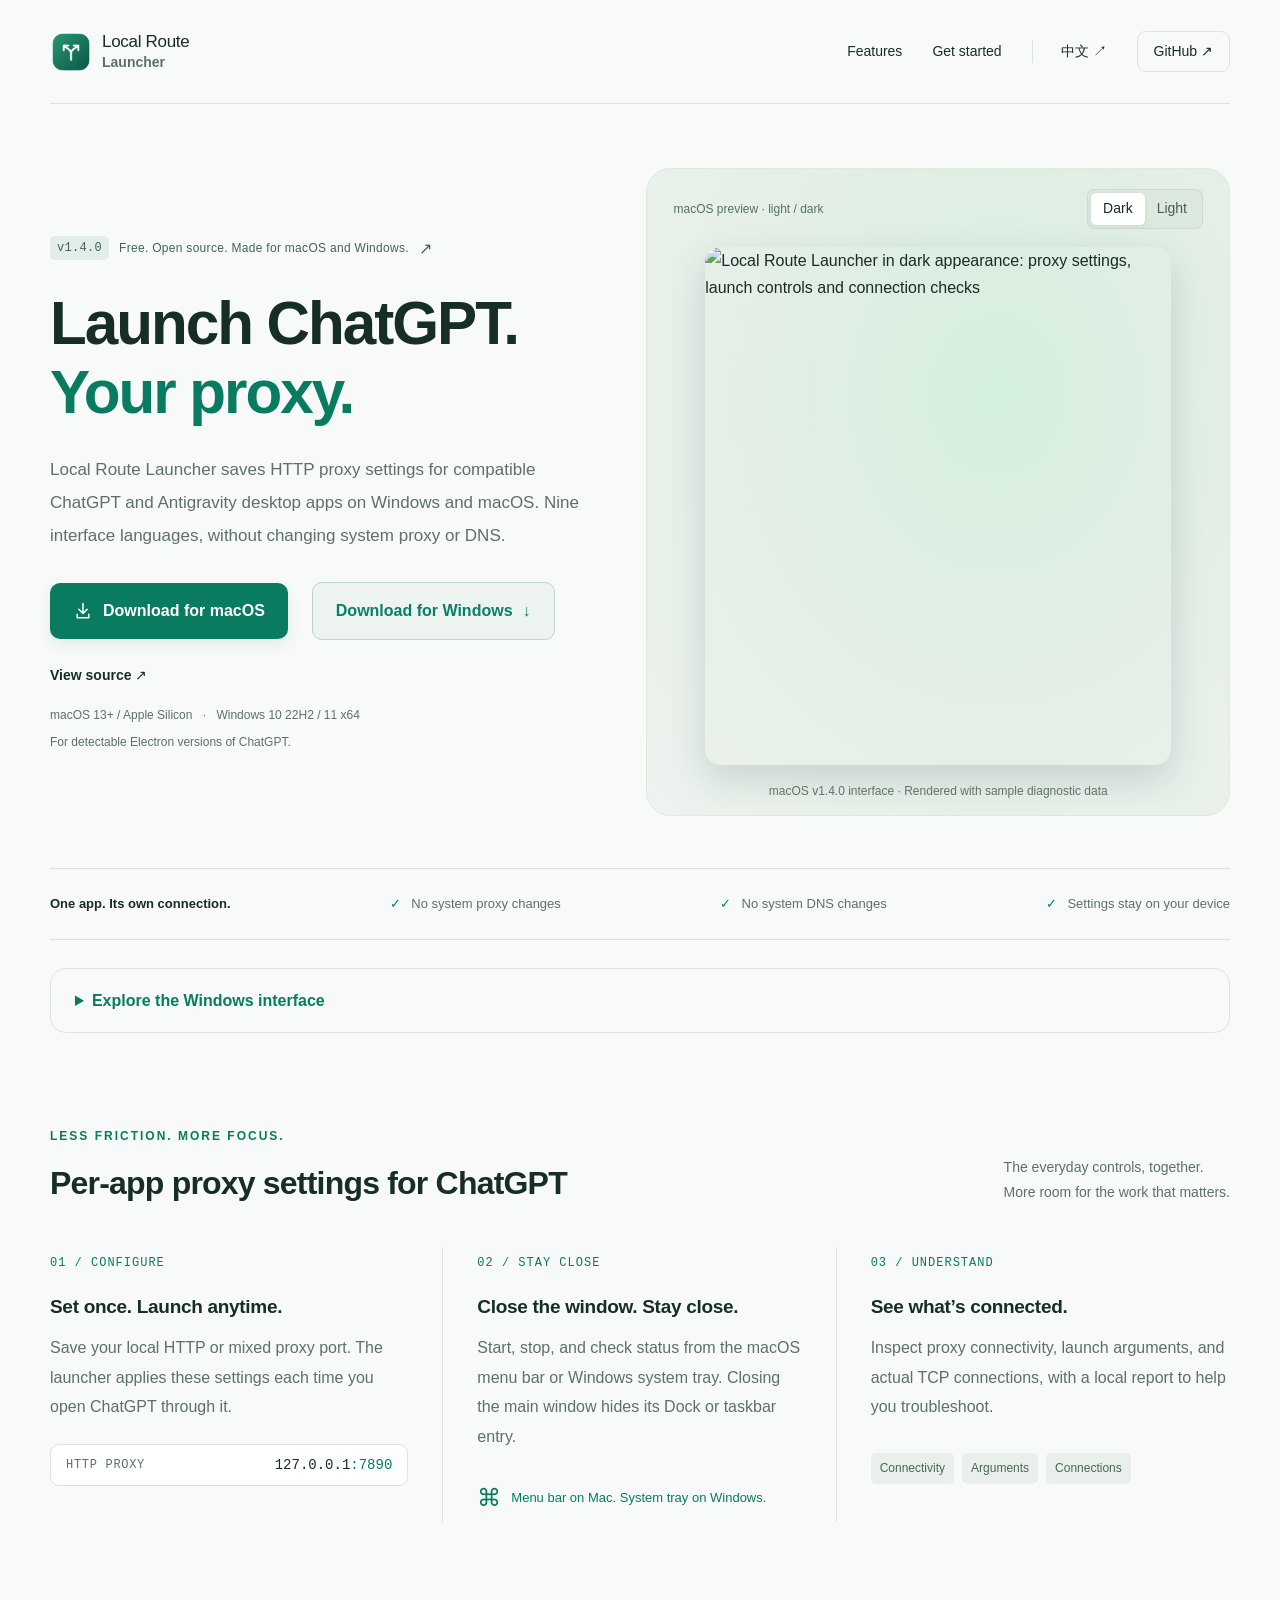
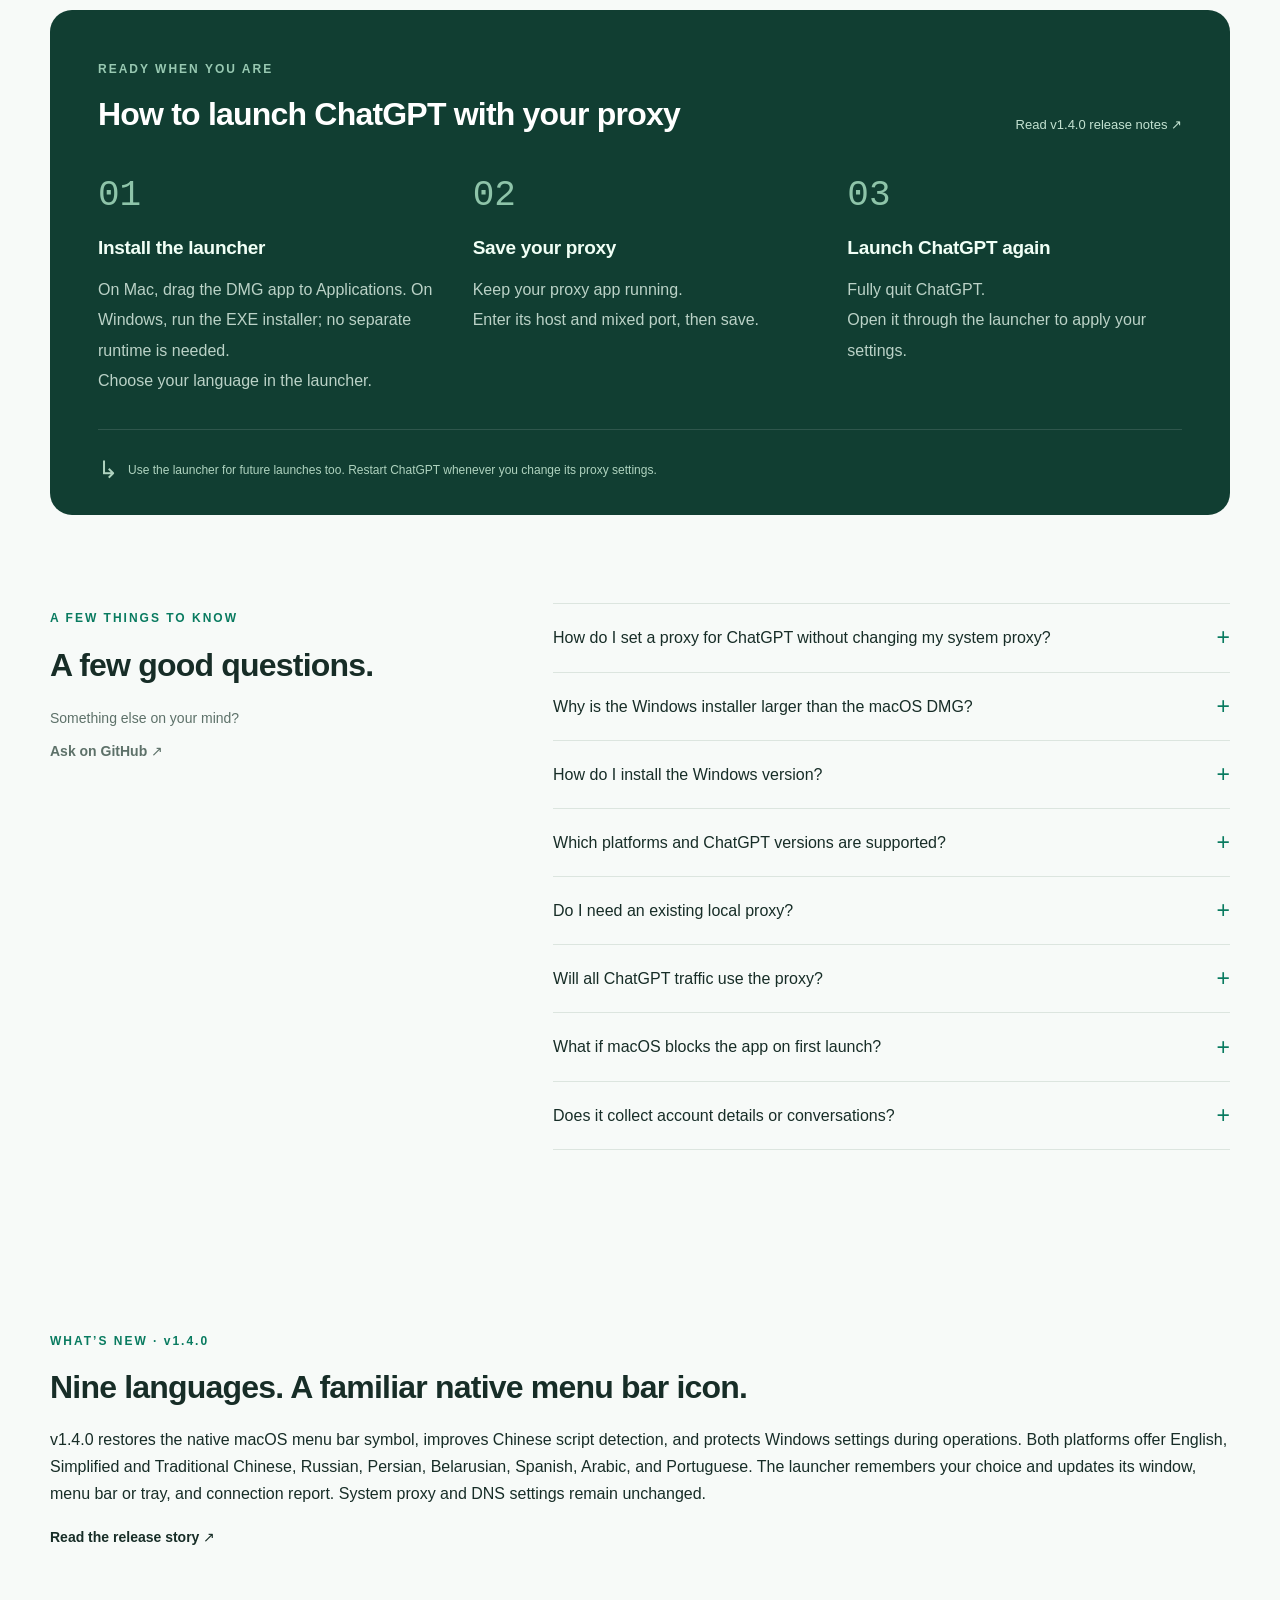
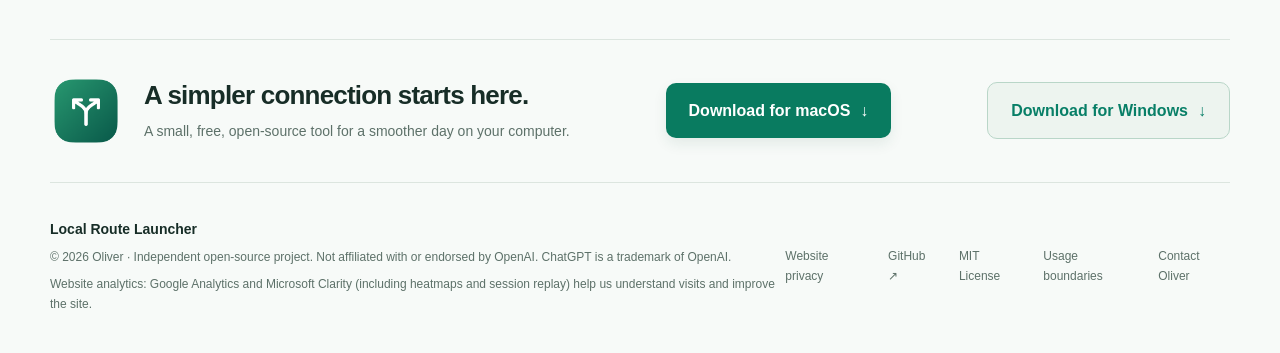
==== commit c0bc1b19: "feat: implement compact 1.4 UI and stable release checks" ====
--- a/site/en/index.html
+++ b/site/en/index.html
@@ -26,22 +26,22 @@
   <meta name="theme-color" content="#f7faf8">
   <title>ChatGPT Proxy Setup for Windows &amp; macOS | Local Route Launcher</title>
   <meta name="description" content="Set an HTTP proxy for compatible ChatGPT and Antigravity desktop apps without changing system proxy or DNS. Free Windows installer and macOS DMG, nine interface languages and connection checks.">
-  <link rel="canonical" href="https://oliver804.github.io/ChatGPT-Proxy-Launcher/en/">
-  <link rel="alternate" hreflang="zh-CN" href="https://oliver804.github.io/ChatGPT-Proxy-Launcher/">
-  <link rel="alternate" hreflang="en" href="https://oliver804.github.io/ChatGPT-Proxy-Launcher/en/">
+  <link rel="canonical" href="https://oliver804.github.io/Local-Route-Launcher/en/">
+  <link rel="alternate" hreflang="zh-CN" href="https://oliver804.github.io/Local-Route-Launcher/">
+  <link rel="alternate" hreflang="en" href="https://oliver804.github.io/Local-Route-Launcher/en/">
   <link rel="icon" type="image/png" href="../assets/icon.png">
   <link rel="stylesheet" href="../style.css">
   <script src="../app.js" defer></script>
-  <link rel="alternate" hreflang="x-default" href="https://oliver804.github.io/ChatGPT-Proxy-Launcher/">
+  <link rel="alternate" hreflang="x-default" href="https://oliver804.github.io/Local-Route-Launcher/">
   <link rel="sitemap" type="application/xml" href="../sitemap.xml">
   <meta property="og:type" content="website">
   <meta property="og:site_name" content="Local Route Launcher">
   <meta property="og:title" content="ChatGPT Proxy Setup for Windows &amp; macOS | Local Route Launcher">
   <meta property="og:description" content="Set an HTTP proxy for compatible ChatGPT and Antigravity desktop apps without changing system proxy or DNS. Free Windows installer and macOS DMG, nine interface languages and connection checks.">
-  <meta property="og:url" content="https://oliver804.github.io/ChatGPT-Proxy-Launcher/en/">
+  <meta property="og:url" content="https://oliver804.github.io/Local-Route-Launcher/en/">
   <meta property="og:locale" content="en_US">
   <meta property="og:locale:alternate" content="zh_CN">
-  <meta property="og:image" content="https://oliver804.github.io/ChatGPT-Proxy-Launcher/assets/preview-dark.en.png">
+  <meta property="og:image" content="https://oliver804.github.io/Local-Route-Launcher/assets/preview-dark.en.png">
   <meta property="og:image:alt" content="Local Route Launcher English interface">
   <meta name="robots" content="index, follow, max-image-preview:large">
   <meta name="twitter:card" content="summary_large_image">
@@ -49,9 +49,9 @@
 {
   "@context": "https://schema.org",
   "@type": "SoftwareApplication",
-  "@id": "https://oliver804.github.io/ChatGPT-Proxy-Launcher/#app",
+  "@id": "https://oliver804.github.io/Local-Route-Launcher/#app",
   "name": "Local Route Launcher",
-  "url": "https://oliver804.github.io/ChatGPT-Proxy-Launcher/en/",
+  "url": "https://oliver804.github.io/Local-Route-Launcher/en/",
   "description": "Set an HTTP proxy for compatible ChatGPT and Antigravity desktop apps without changing system proxy or DNS. Free Windows installer and macOS DMG, nine interface languages and connection checks.",
   "applicationCategory": "UtilitiesApplication",
   "operatingSystem": [
@@ -63,25 +63,25 @@
     "zh-CN", "en", "zh-TW", "ru", "fa", "be", "es", "ar", "pt"
   ],
   "isAccessibleForFree": true,
-  "license": "https://github.com/oliver804/ChatGPT-Proxy-Launcher/blob/main/LICENSE",
+  "license": "https://github.com/oliver804/Local-Route-Launcher/blob/main/LICENSE",
   "author": {
     "@type": "Person",
     "name": "Oliver"
   },
   "downloadUrl": [
-    "https://github.com/oliver804/ChatGPT-Proxy-Launcher/releases/download/v1.4.0/Local-Route-Launcher-1.4.0-arm64.dmg",
-    "https://github.com/oliver804/ChatGPT-Proxy-Launcher/releases/download/v1.4.0/Local-Route-Launcher-1.4.0-windows-x64-setup.exe"
+    "https://github.com/oliver804/Local-Route-Launcher/releases/download/v1.4.0/Local-Route-Launcher-1.4.0-arm64.dmg",
+    "https://github.com/oliver804/Local-Route-Launcher/releases/download/v1.4.0/Local-Route-Launcher-1.4.0-windows-x64-setup.exe"
   ],
-  "image": "https://oliver804.github.io/ChatGPT-Proxy-Launcher/assets/icon.png",
+  "image": "https://oliver804.github.io/Local-Route-Launcher/assets/icon.png",
   "screenshot": [
-    "https://oliver804.github.io/ChatGPT-Proxy-Launcher/assets/preview-dark.en.png",
-    "https://oliver804.github.io/ChatGPT-Proxy-Launcher/assets/windows-dark.en.png"
+    "https://oliver804.github.io/Local-Route-Launcher/assets/preview-dark.en.png",
+    "https://oliver804.github.io/Local-Route-Launcher/assets/windows-dark.en.png"
   ],
   "offers": {
     "@type": "Offer",
     "price": 0,
     "priceCurrency": "USD",
-    "url": "https://oliver804.github.io/ChatGPT-Proxy-Launcher/en/"
+    "url": "https://oliver804.github.io/Local-Route-Launcher/en/"
   },
   "featureList": [
     "App-specific HTTP proxy settings",
@@ -91,7 +91,7 @@
     "Proxy reachability, launch arguments and TCP connection checks"
   ],
   "softwareRequirements": "Requires a compatible Electron-based ChatGPT or Antigravity installation and an authorized HTTP or mixed proxy endpoint. The Windows installer includes the .NET runtime.",
-  "releaseNotes": "https://github.com/oliver804/ChatGPT-Proxy-Launcher/releases/tag/v1.4.0"
+  "releaseNotes": "https://github.com/oliver804/Local-Route-Launcher/releases/tag/v1.4.0"
 }
   </script>
 </head>
@@ -99,15 +99,15 @@
   <a class="skip-link" href="#main">Skip to main content</a>
   <header class="header wrap">
     <a class="brand" href="./" aria-label="Local Route Launcher home"><img src="../assets/icon.png" width="42" height="42" alt=""><span>Local Route <b>Launcher</b></span></a>
-    <nav aria-label="Main navigation"><a href="#features">Features</a><a href="#start">Get started</a><a href="../" lang="zh-CN" class="language">中文 <span aria-hidden="true">↗</span></a><a class="nav-github" href="https://github.com/oliver804/ChatGPT-Proxy-Launcher">GitHub <span aria-hidden="true">↗</span></a></nav>
+    <nav aria-label="Main navigation"><a href="#features">Features</a><a href="#start">Get started</a><a href="../" lang="zh-CN" class="language">中文 <span aria-hidden="true">↗</span></a><a class="nav-github" href="https://github.com/oliver804/Local-Route-Launcher">GitHub <span aria-hidden="true">↗</span></a></nav>
   </header>
   <main id="main">
     <section class="hero wrap" aria-labelledby="hero-title">
       <div class="hero-copy">
-        <a class="release-tag" href="https://github.com/oliver804/ChatGPT-Proxy-Launcher/releases/tag/v1.4.0"><span>v1.4.0</span> Free. Open source. Made for macOS and Windows. <span aria-hidden="true">↗</span></a>
+        <a class="release-tag" href="https://github.com/oliver804/Local-Route-Launcher/releases/tag/v1.4.0"><span>v1.4.0</span> Free. Open source. Made for macOS and Windows. <span aria-hidden="true">↗</span></a>
         <h1 id="hero-title">Launch ChatGPT.<br><em>Your proxy.</em></h1>
         <p class="hero-description">Local Route Launcher saves HTTP proxy settings for compatible ChatGPT and Antigravity desktop apps on Windows and macOS. Nine interface languages, without changing system proxy or DNS.</p>
-        <div class="hero-actions"><a class="button primary" href="https://github.com/oliver804/ChatGPT-Proxy-Launcher/releases/download/v1.4.0/Local-Route-Launcher-1.4.0-arm64.dmg"><svg viewBox="0 0 24 24" aria-hidden="true"><path d="M12 3v12m-5-5 5 5 5-5M5 16v4h14v-4"/></svg>Download for macOS</a><a class="button secondary" href="https://github.com/oliver804/ChatGPT-Proxy-Launcher/releases/download/v1.4.0/Local-Route-Launcher-1.4.0-windows-x64-setup.exe">Download for Windows <span aria-hidden="true">↓</span></a><a class="text-link" href="https://github.com/oliver804/ChatGPT-Proxy-Launcher">View source <span aria-hidden="true">↗</span></a></div>
+        <div class="hero-actions"><a class="button primary" href="https://github.com/oliver804/Local-Route-Launcher/releases/download/v1.4.0/Local-Route-Launcher-1.4.0-arm64.dmg"><svg viewBox="0 0 24 24" aria-hidden="true"><path d="M12 3v12m-5-5 5 5 5-5M5 16v4h14v-4"/></svg>Download for macOS</a><a class="button secondary" href="https://github.com/oliver804/Local-Route-Launcher/releases/download/v1.4.0/Local-Route-Launcher-1.4.0-windows-x64-setup.exe">Download for Windows <span aria-hidden="true">↓</span></a><a class="text-link" href="https://github.com/oliver804/Local-Route-Launcher">View source <span aria-hidden="true">↗</span></a></div>
         <p class="requirements">macOS 13+ / Apple Silicon <span>·</span> Windows 10 22H2 / 11 x64</p>
         <p class="compatibility">For detectable Electron versions of ChatGPT.</p>
       </div>
@@ -135,12 +135,12 @@
       </div>
     </section>
     <section class="setup wrap" id="start" aria-labelledby="start-title">
-      <div class="section-heading"><div><span class="eyebrow">READY WHEN YOU ARE</span><h2 id="start-title">How to launch ChatGPT with your proxy</h2></div><a href="https://github.com/oliver804/ChatGPT-Proxy-Launcher/releases/tag/v1.4.0" class="setup-link">Read v1.4.0 release notes <span aria-hidden="true">↗</span></a></div>
+      <div class="section-heading"><div><span class="eyebrow">READY WHEN YOU ARE</span><h2 id="start-title">How to launch ChatGPT with your proxy</h2></div><a href="https://github.com/oliver804/Local-Route-Launcher/releases/tag/v1.4.0" class="setup-link">Read v1.4.0 release notes <span aria-hidden="true">↗</span></a></div>
       <ol class="steps"><li><span class="step-number">01</span><h3>Install the launcher</h3><p>On Mac, drag the DMG app to Applications. On Windows, run the EXE installer; no separate runtime is needed.<br>Choose your language in the launcher.</p></li><li><span class="step-number">02</span><h3>Save your proxy</h3><p>Keep your proxy app running.<br>Enter its host and mixed port, then save.</p></li><li><span class="step-number">03</span><h3>Launch ChatGPT again</h3><p>Fully quit ChatGPT.<br>Open it through the launcher to apply your settings.</p></li></ol>
       <div class="setup-note"><span aria-hidden="true">↳</span><p>Use the launcher for future launches too. Restart ChatGPT whenever you change its proxy settings.</p></div>
     </section>
     <section class="faq section wrap" aria-labelledby="faq-title">
-      <div class="faq-heading"><span class="eyebrow">A FEW THINGS TO KNOW</span><h2 id="faq-title">A few good questions.</h2><p>Something else on your mind?<br><a class="text-link" href="https://github.com/oliver804/ChatGPT-Proxy-Launcher/issues">Ask on GitHub <span aria-hidden="true">↗</span></a></p></div>
+      <div class="faq-heading"><span class="eyebrow">A FEW THINGS TO KNOW</span><h2 id="faq-title">A few good questions.</h2><p>Something else on your mind?<br><a class="text-link" href="https://github.com/oliver804/Local-Route-Launcher/issues">Ask on GitHub <span aria-hidden="true">↗</span></a></p></div>
       <div class="faq-list"><details><summary>How do I set a proxy for ChatGPT without changing my system proxy?</summary><p>Save your existing HTTP proxy host and port in Local Route Launcher, fully quit ChatGPT, then open it through the launcher. Settings are passed to the compatible app without changing system proxy or DNS. Restart ChatGPT after changing the endpoint. The launcher does not provide a proxy service.</p></details>
         <details><summary>Why is the Windows installer larger than the macOS DMG?</summary><p>The Windows installer bundles the .NET desktop runtime, so no separate runtime download is needed after installation. The macOS edition uses system-provided SwiftUI and AppKit frameworks, keeping its download smaller.</p></details>
         <details><summary>How do I install the Windows version?</summary><p>Run the x64 EXE installer for your current user. The app bundles .NET, includes nine interface languages, and stays in the system tray when closed. Choose a compatible ChatGPT.exe if automatic detection finds nothing. Windows builds are unsigned and may show SmartScreen; verify the release source and SHA-256, and keep system protections enabled. Follow your administrator’s installation policy.</p></details>
@@ -148,12 +148,12 @@
         <details><summary>Do I need an existing local proxy?</summary><p>Yes. The launcher uses an existing HTTP or mixed proxy port; it does not provide a proxy service. Keep a proxy you are authorized to use running. Routing depends on the target application’s support for these settings. Proxies requiring username/password authentication are not supported.</p></details>
         <details><summary>Will all ChatGPT traffic use the proxy?</summary><p>That is not guaranteed. It uses app-supported proxy mechanisms, primarily covering Chromium HTTP, HTTPS, and WebSocket requests. Voice, WebRTC, UDP, and some child processes may not follow these settings. Connection checks are snapshots and cannot prove that all traffic uses the proxy.</p></details>
         <details><summary>What if macOS blocks the app on first launch?</summary><p>The app is ad-hoc signed, but is not Developer ID signed or notarized by Apple. After verifying that it came from this project’s GitHub release page, allow it in System Settings → Privacy &amp; Security. You do not need to disable SIP or system security checks.</p></details>
-        <details><summary>Does it collect account details or conversations?</summary><p>The launcher does not read or store ChatGPT passwords, cookies, tokens, or conversations. There is no telemetry or automatic upload, and settings stay on your computer. Connection checks send a HEAD request to chatgpt.com through your proxy, without account credentials. <a href="https://github.com/oliver804/ChatGPT-Proxy-Launcher/blob/main/docs/PRIVACY.en.md">Read the privacy policy ↗</a></p></details>
+        <details><summary>Does it collect account details or conversations?</summary><p>The launcher does not read or store ChatGPT passwords, cookies, tokens, or conversations. There is no telemetry or automatic upload, and settings stay on your computer. Connection checks send a HEAD request to chatgpt.com through your proxy, without account credentials. <a href="https://github.com/oliver804/Local-Route-Launcher/blob/main/docs/PRIVACY.en.md">Read the privacy policy ↗</a></p></details>
       </div>
     </section>
-<section class="section wrap" aria-labelledby="news-title"><span class="eyebrow">WHAT’S NEW · v1.4.0</span><h2 id="news-title">Nine languages. A familiar native menu bar icon.</h2><p>v1.4.0 restores the native macOS menu bar symbol, improves Chinese script detection, and protects Windows settings during operations. Both platforms offer English, Simplified and Traditional Chinese, Russian, Persian, Belarusian, Spanish, Arabic, and Portuguese. The launcher remembers your choice and updates its window, menu bar or tray, and connection report. System proxy and DNS settings remain unchanged.</p><a class="text-link" href="https://github.com/oliver804/ChatGPT-Proxy-Launcher/blob/main/docs/ANNOUNCEMENT.en.md">Read the release story ↗</a></section>
-    <section class="closing wrap" aria-labelledby="download-title"><img src="../assets/icon.png" alt="" width="72" height="72" loading="lazy"><div><h2 id="download-title">A simpler connection starts here.</h2><p>A small, free, open-source tool for a smoother day on your computer.</p></div><a class="button primary" href="https://github.com/oliver804/ChatGPT-Proxy-Launcher/releases/download/v1.4.0/Local-Route-Launcher-1.4.0-arm64.dmg">Download for macOS <span aria-hidden="true">↓</span></a><a class="button secondary" href="https://github.com/oliver804/ChatGPT-Proxy-Launcher/releases/download/v1.4.0/Local-Route-Launcher-1.4.0-windows-x64-setup.exe">Download for Windows <span aria-hidden="true">↓</span></a></section>
+<section class="section wrap" aria-labelledby="news-title"><span class="eyebrow">WHAT’S NEW · v1.4.0</span><h2 id="news-title">Nine languages. A familiar native menu bar icon.</h2><p>v1.4.0 restores the native macOS menu bar symbol, improves Chinese script detection, and protects Windows settings during operations. Both platforms offer English, Simplified and Traditional Chinese, Russian, Persian, Belarusian, Spanish, Arabic, and Portuguese. The launcher remembers your choice and updates its window, menu bar or tray, and connection report. System proxy and DNS settings remain unchanged.</p><a class="text-link" href="https://github.com/oliver804/Local-Route-Launcher/blob/main/docs/ANNOUNCEMENT.en.md">Read the release story ↗</a></section>
+    <section class="closing wrap" aria-labelledby="download-title"><img src="../assets/icon.png" alt="" width="72" height="72" loading="lazy"><div><h2 id="download-title">A simpler connection starts here.</h2><p>A small, free, open-source tool for a smoother day on your computer.</p></div><a class="button primary" href="https://github.com/oliver804/Local-Route-Launcher/releases/download/v1.4.0/Local-Route-Launcher-1.4.0-arm64.dmg">Download for macOS <span aria-hidden="true">↓</span></a><a class="button secondary" href="https://github.com/oliver804/Local-Route-Launcher/releases/download/v1.4.0/Local-Route-Launcher-1.4.0-windows-x64-setup.exe">Download for Windows <span aria-hidden="true">↓</span></a></section>
   </main>
-  <footer class="footer wrap"><div><a class="footer-brand" href="./">Local Route Launcher</a><p>© 2026 Oliver · Independent open-source project. Not affiliated with or endorsed by OpenAI. ChatGPT is a trademark of OpenAI.</p><p>Website analytics: Google Analytics and Microsoft Clarity (including heatmaps and session replay) help us understand visits and improve the site.</p></div><div class="footer-links"><a href="https://github.com/oliver804/ChatGPT-Proxy-Launcher/blob/main/docs/PRIVACY.en.md">Website privacy</a><a href="https://github.com/oliver804/ChatGPT-Proxy-Launcher">GitHub ↗</a><a href="https://github.com/oliver804/ChatGPT-Proxy-Launcher/blob/main/LICENSE">MIT License</a><a href="https://github.com/oliver804/ChatGPT-Proxy-Launcher/blob/main/docs/USAGE.en.md">Usage boundaries</a><a href="mailto:oliver804x@gmail.com">Contact Oliver</a></div></footer>
+  <footer class="footer wrap"><div><a class="footer-brand" href="./">Local Route Launcher</a><p>© 2026 Oliver · Independent open-source project. Not affiliated with or endorsed by OpenAI. ChatGPT is a trademark of OpenAI.</p><p>Website analytics: Google Analytics and Microsoft Clarity (including heatmaps and session replay) help us understand visits and improve the site.</p></div><div class="footer-links"><a href="https://github.com/oliver804/Local-Route-Launcher/blob/main/docs/PRIVACY.en.md">Website privacy</a><a href="https://github.com/oliver804/Local-Route-Launcher">GitHub ↗</a><a href="https://github.com/oliver804/Local-Route-Launcher/blob/main/LICENSE">MIT License</a><a href="https://github.com/oliver804/Local-Route-Launcher/blob/main/docs/USAGE.en.md">Usage boundaries</a><a href="mailto:oliver804x@gmail.com">Contact Oliver</a></div></footer>
 </body>
 </html>
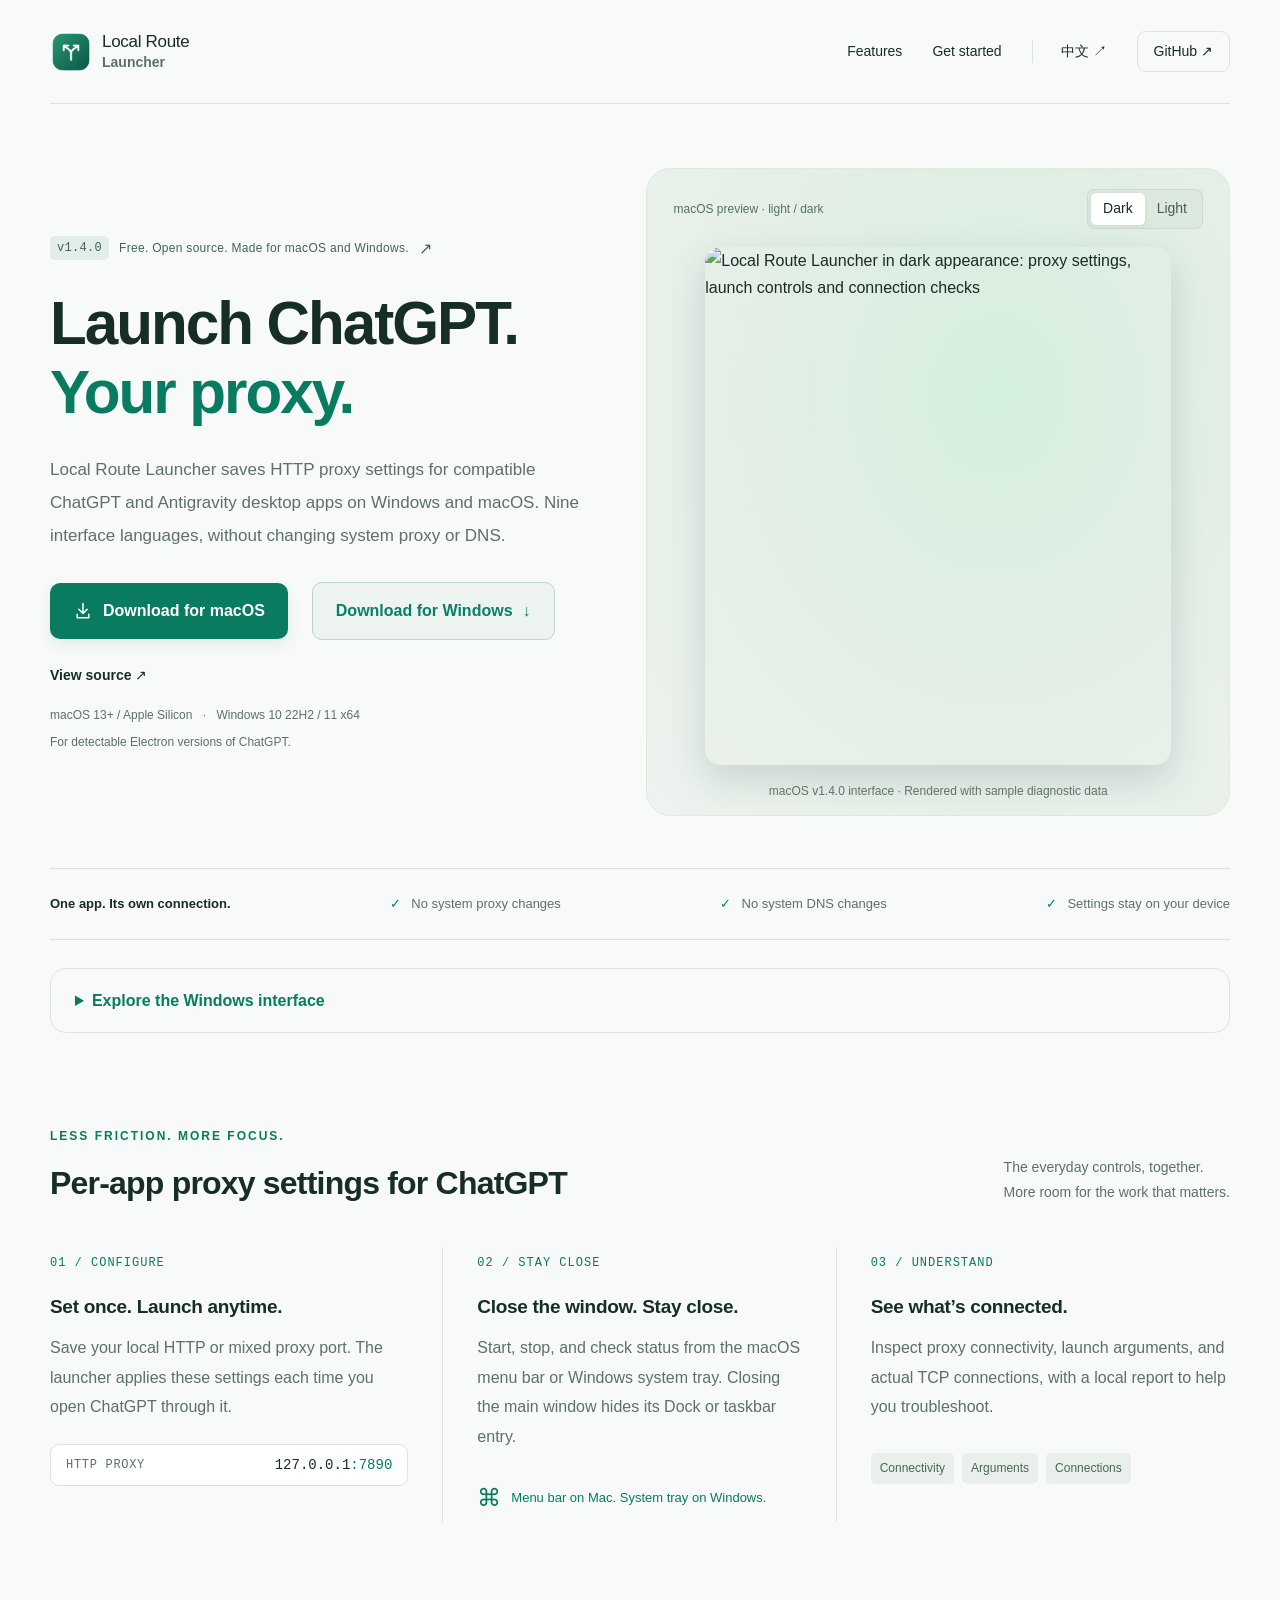
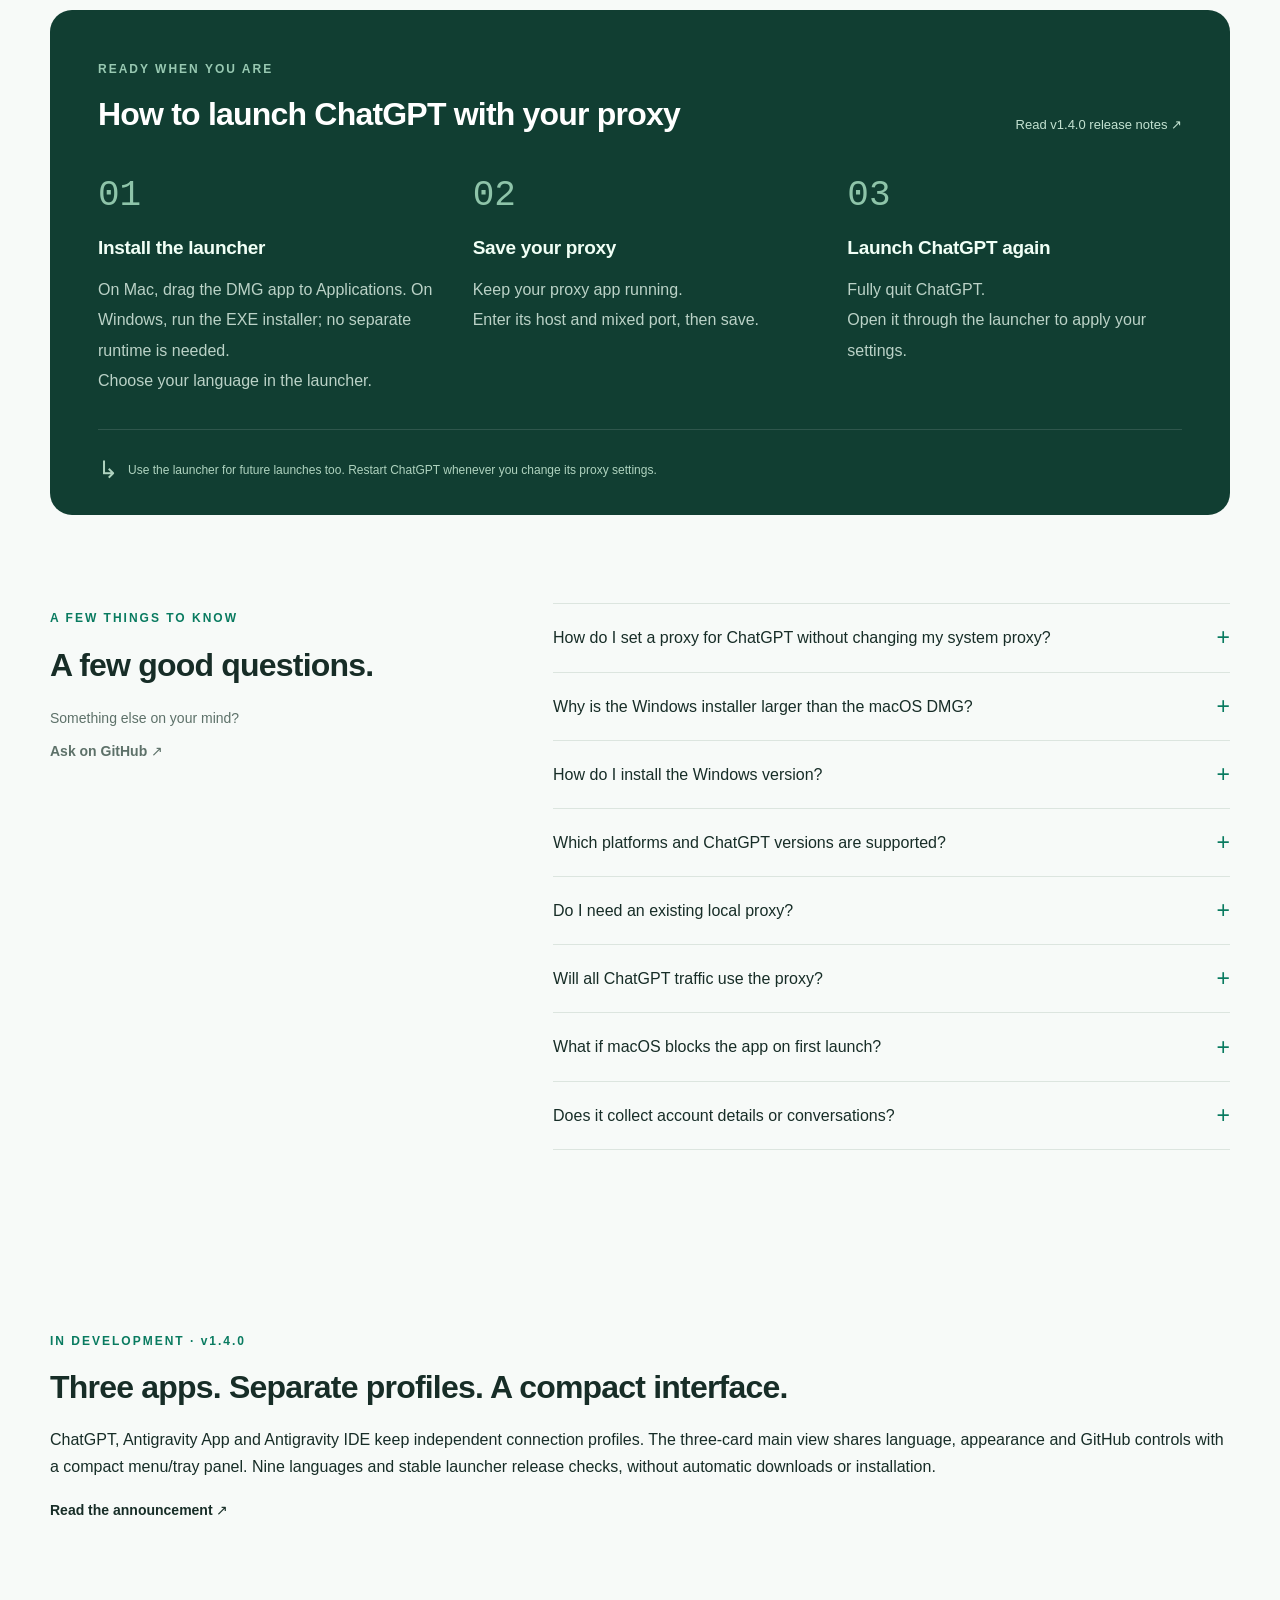
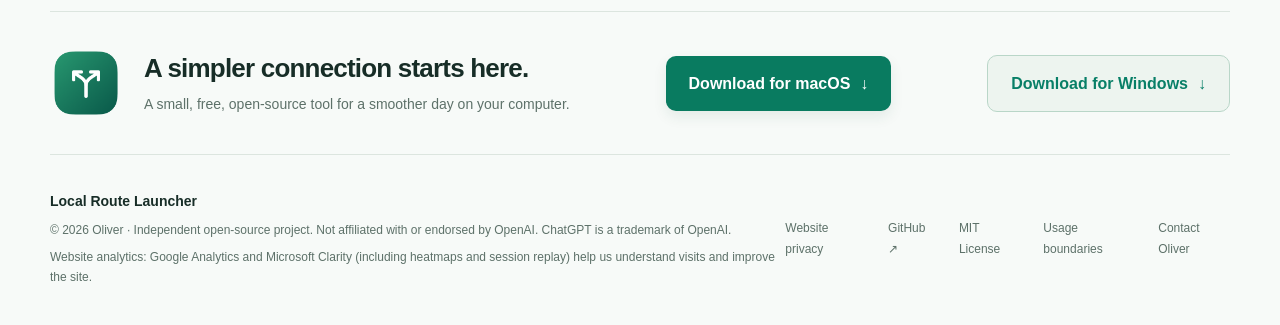
==== commit eb607869: "docs: preserve reviewed UI previews and update 1.4 guidance" ====
--- a/site/en/index.html
+++ b/site/en/index.html
@@ -151,7 +151,7 @@
         <details><summary>Does it collect account details or conversations?</summary><p>The launcher does not read or store ChatGPT passwords, cookies, tokens, or conversations. There is no telemetry or automatic upload, and settings stay on your computer. Connection checks send a HEAD request to chatgpt.com through your proxy, without account credentials. <a href="https://github.com/oliver804/Local-Route-Launcher/blob/main/docs/PRIVACY.en.md">Read the privacy policy ↗</a></p></details>
       </div>
     </section>
-<section class="section wrap" aria-labelledby="news-title"><span class="eyebrow">WHAT’S NEW · v1.4.0</span><h2 id="news-title">Nine languages. A familiar native menu bar icon.</h2><p>v1.4.0 restores the native macOS menu bar symbol, improves Chinese script detection, and protects Windows settings during operations. Both platforms offer English, Simplified and Traditional Chinese, Russian, Persian, Belarusian, Spanish, Arabic, and Portuguese. The launcher remembers your choice and updates its window, menu bar or tray, and connection report. System proxy and DNS settings remain unchanged.</p><a class="text-link" href="https://github.com/oliver804/Local-Route-Launcher/blob/main/docs/ANNOUNCEMENT.en.md">Read the release story ↗</a></section>
+<section class="section wrap" aria-labelledby="news-title"><span class="eyebrow">IN DEVELOPMENT · v1.4.0</span><h2 id="news-title">Three apps. Separate profiles. A compact interface.</h2><p>ChatGPT, Antigravity App and Antigravity IDE keep independent connection profiles. The three-card main view shares language, appearance and GitHub controls with a compact menu/tray panel. Nine languages and stable launcher release checks, without automatic downloads or installation.</p><a class="text-link" href="https://github.com/oliver804/Local-Route-Launcher/blob/main/docs/ANNOUNCEMENT.en.md">Read the announcement ↗</a></section>
     <section class="closing wrap" aria-labelledby="download-title"><img src="../assets/icon.png" alt="" width="72" height="72" loading="lazy"><div><h2 id="download-title">A simpler connection starts here.</h2><p>A small, free, open-source tool for a smoother day on your computer.</p></div><a class="button primary" href="https://github.com/oliver804/Local-Route-Launcher/releases/download/v1.4.0/Local-Route-Launcher-1.4.0-arm64.dmg">Download for macOS <span aria-hidden="true">↓</span></a><a class="button secondary" href="https://github.com/oliver804/Local-Route-Launcher/releases/download/v1.4.0/Local-Route-Launcher-1.4.0-windows-x64-setup.exe">Download for Windows <span aria-hidden="true">↓</span></a></section>
   </main>
   <footer class="footer wrap"><div><a class="footer-brand" href="./">Local Route Launcher</a><p>© 2026 Oliver · Independent open-source project. Not affiliated with or endorsed by OpenAI. ChatGPT is a trademark of OpenAI.</p><p>Website analytics: Google Analytics and Microsoft Clarity (including heatmaps and session replay) help us understand visits and improve the site.</p></div><div class="footer-links"><a href="https://github.com/oliver804/Local-Route-Launcher/blob/main/docs/PRIVACY.en.md">Website privacy</a><a href="https://github.com/oliver804/Local-Route-Launcher">GitHub ↗</a><a href="https://github.com/oliver804/Local-Route-Launcher/blob/main/LICENSE">MIT License</a><a href="https://github.com/oliver804/Local-Route-Launcher/blob/main/docs/USAGE.en.md">Usage boundaries</a><a href="mailto:oliver804x@gmail.com">Contact Oliver</a></div></footer>
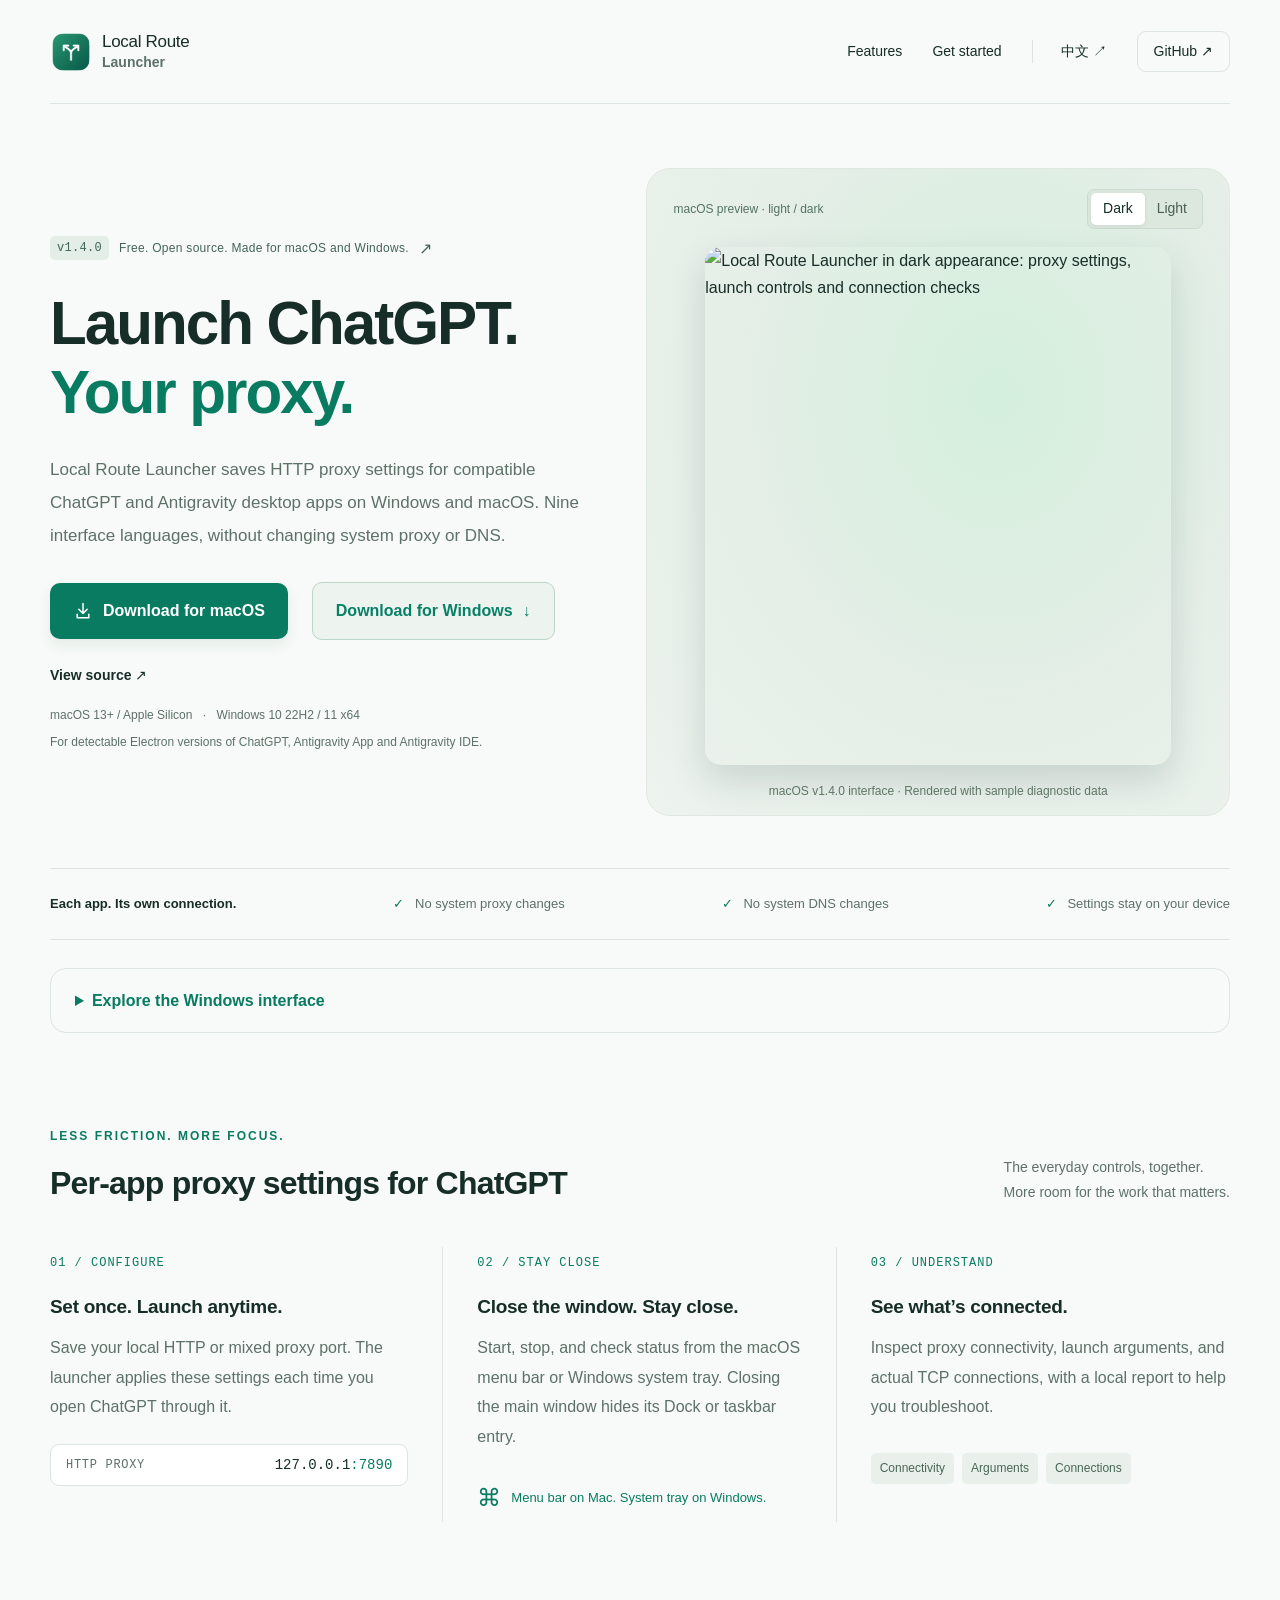
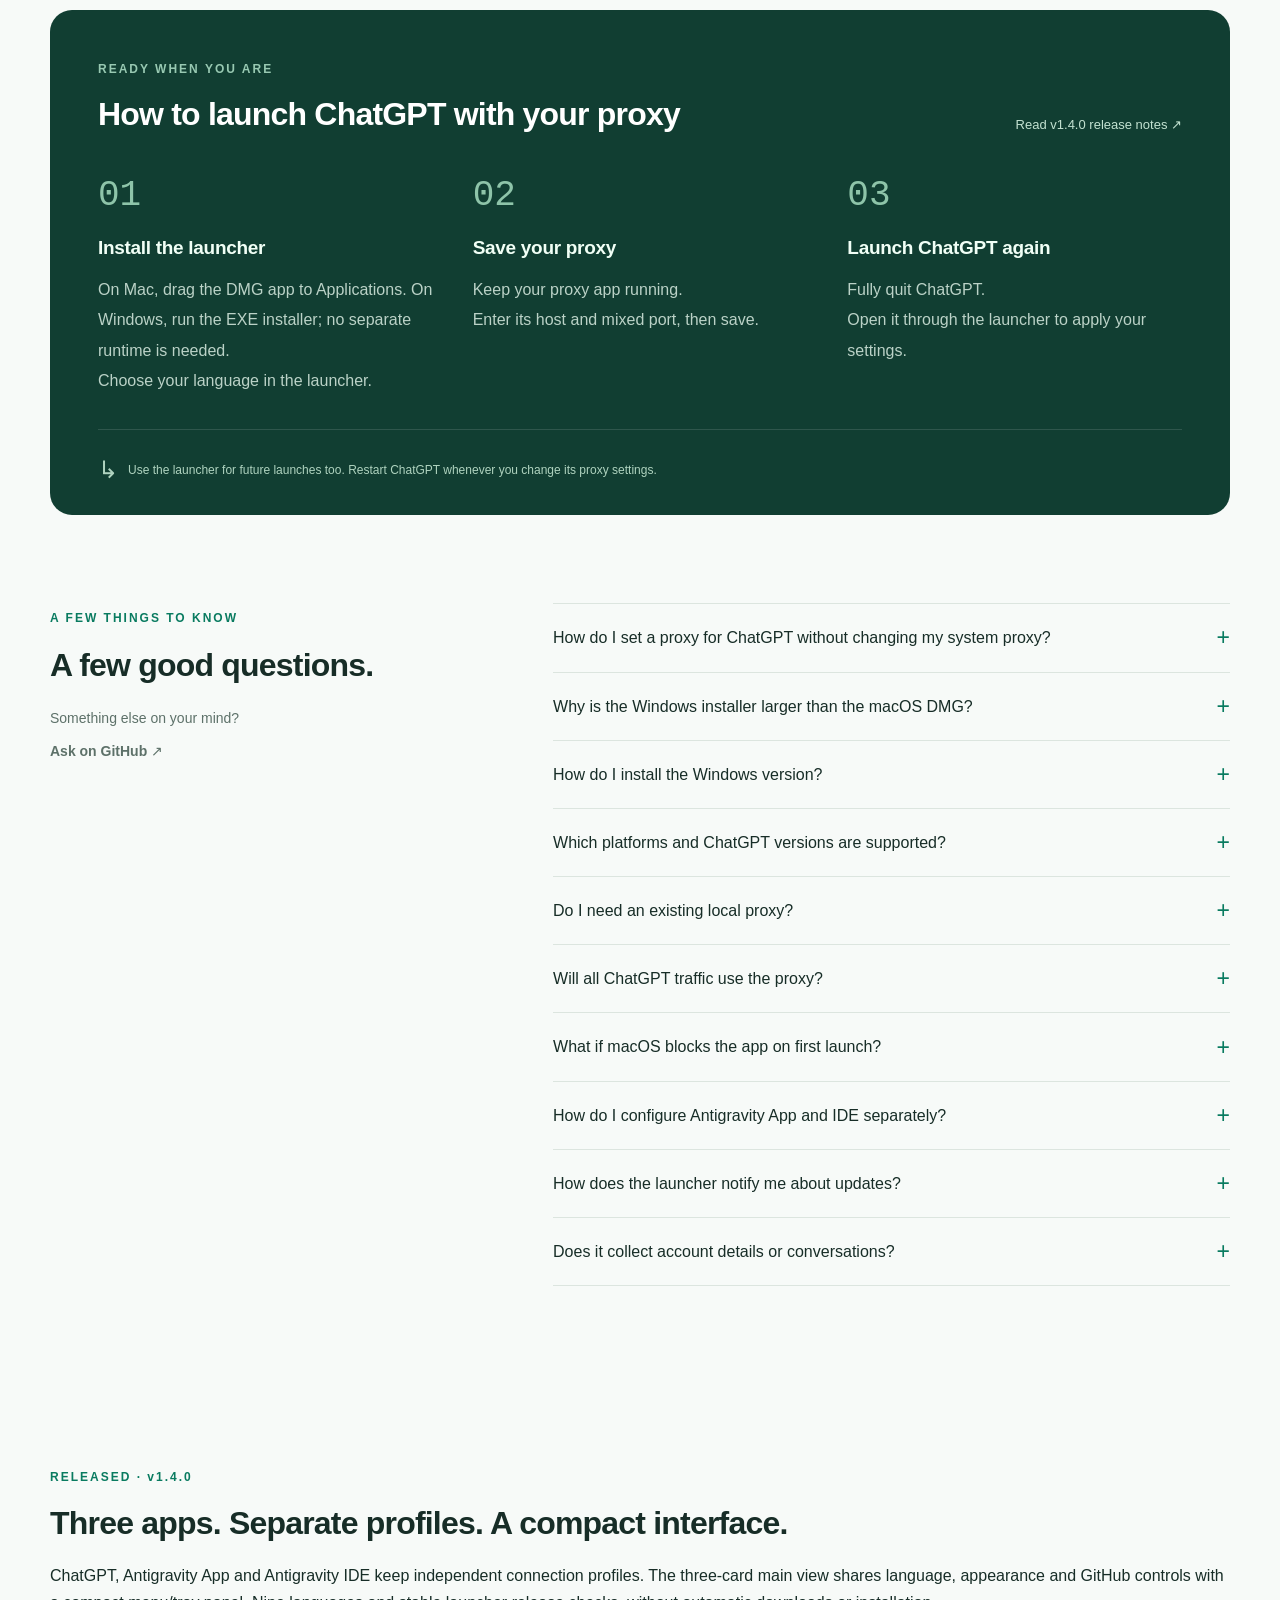
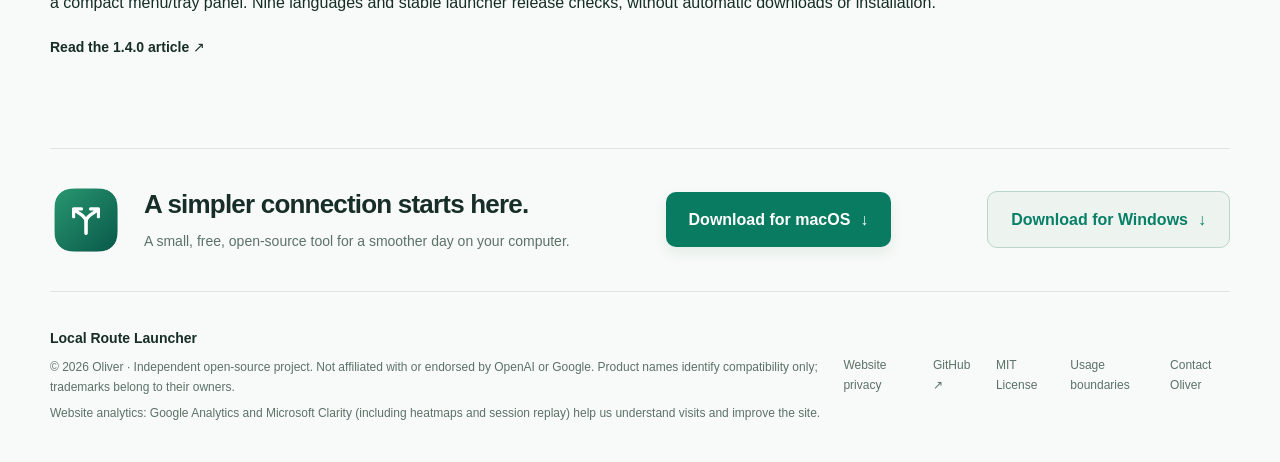
==== commit ae16255d: "docs: prepare 1.4.0 release and bilingual website articles" ====
--- a/site/en/index.html
+++ b/site/en/index.html
@@ -109,7 +109,7 @@
         <p class="hero-description">Local Route Launcher saves HTTP proxy settings for compatible ChatGPT and Antigravity desktop apps on Windows and macOS. Nine interface languages, without changing system proxy or DNS.</p>
         <div class="hero-actions"><a class="button primary" href="https://github.com/oliver804/Local-Route-Launcher/releases/download/v1.4.0/Local-Route-Launcher-1.4.0-arm64.dmg"><svg viewBox="0 0 24 24" aria-hidden="true"><path d="M12 3v12m-5-5 5 5 5-5M5 16v4h14v-4"/></svg>Download for macOS</a><a class="button secondary" href="https://github.com/oliver804/Local-Route-Launcher/releases/download/v1.4.0/Local-Route-Launcher-1.4.0-windows-x64-setup.exe">Download for Windows <span aria-hidden="true">↓</span></a><a class="text-link" href="https://github.com/oliver804/Local-Route-Launcher">View source <span aria-hidden="true">↗</span></a></div>
         <p class="requirements">macOS 13+ / Apple Silicon <span>·</span> Windows 10 22H2 / 11 x64</p>
-        <p class="compatibility">For detectable Electron versions of ChatGPT.</p>
+        <p class="compatibility">For detectable Electron versions of ChatGPT, Antigravity App and Antigravity IDE.</p>
       </div>
       <figure class="product-stage">
         <div class="preview-toolbar"><span>macOS preview · light / dark</span><div class="appearance-controls" role="group" aria-label="Choose app preview appearance"><button type="button" data-appearance="dark" aria-pressed="true">Dark</button><button type="button" data-appearance="light" aria-pressed="false">Light</button></div></div>
@@ -117,7 +117,7 @@
         <figcaption>macOS v1.4.0 interface · Rendered with sample diagnostic data</figcaption>
       </figure>
     </section>
-    <div class="principles wrap"><span>One app. Its own connection.</span><span><i aria-hidden="true">✓</i> No system proxy changes</span><span><i aria-hidden="true">✓</i> No system DNS changes</span><span><i aria-hidden="true">✓</i> Settings stay on your device</span></div>
+    <div class="principles wrap"><span>Each app. Its own connection.</span><span><i aria-hidden="true">✓</i> No system proxy changes</span><span><i aria-hidden="true">✓</i> No system DNS changes</span><span><i aria-hidden="true">✓</i> Settings stay on your device</span></div>
     <details class="platform-preview wrap">
       <summary>Explore the Windows interface</summary>
       <div class="platform-preview-grid">
@@ -148,12 +148,14 @@
         <details><summary>Do I need an existing local proxy?</summary><p>Yes. The launcher uses an existing HTTP or mixed proxy port; it does not provide a proxy service. Keep a proxy you are authorized to use running. Routing depends on the target application’s support for these settings. Proxies requiring username/password authentication are not supported.</p></details>
         <details><summary>Will all ChatGPT traffic use the proxy?</summary><p>That is not guaranteed. It uses app-supported proxy mechanisms, primarily covering Chromium HTTP, HTTPS, and WebSocket requests. Voice, WebRTC, UDP, and some child processes may not follow these settings. Connection checks are snapshots and cannot prove that all traffic uses the proxy.</p></details>
         <details><summary>What if macOS blocks the app on first launch?</summary><p>The app is ad-hoc signed, but is not Developer ID signed or notarized by Apple. After verifying that it came from this project’s GitHub release page, allow it in System Settings → Privacy &amp; Security. You do not need to disable SIP or system security checks.</p></details>
+        <details><summary>How do I configure Antigravity App and IDE separately?</summary><p>Choose each app in the sidebar and save its own proxy host, port and installation path. Fully quit the app, then launch it through the launcher. The two profiles are separate from ChatGPT. Check background-service connections again after a real request.</p></details>
+        <details><summary>How does the launcher notify me about updates?</summary><p>An update badge appears only when GitHub has a newer stable release with an installer for your platform. Clicking downloads it in your default browser; you run the installer yourself. Offline or current versions show no badge.</p></details>
         <details><summary>Does it collect account details or conversations?</summary><p>The launcher does not read or store ChatGPT passwords, cookies, tokens, or conversations. There is no telemetry or automatic upload, and settings stay on your computer. Connection checks send a HEAD request to chatgpt.com through your proxy, without account credentials. <a href="https://github.com/oliver804/Local-Route-Launcher/blob/main/docs/PRIVACY.en.md">Read the privacy policy ↗</a></p></details>
       </div>
     </section>
-<section class="section wrap" aria-labelledby="news-title"><span class="eyebrow">IN DEVELOPMENT · v1.4.0</span><h2 id="news-title">Three apps. Separate profiles. A compact interface.</h2><p>ChatGPT, Antigravity App and Antigravity IDE keep independent connection profiles. The three-card main view shares language, appearance and GitHub controls with a compact menu/tray panel. Nine languages and stable launcher release checks, without automatic downloads or installation.</p><a class="text-link" href="https://github.com/oliver804/Local-Route-Launcher/blob/main/docs/ANNOUNCEMENT.en.md">Read the announcement ↗</a></section>
+<section class="section wrap" aria-labelledby="news-title"><span class="eyebrow">RELEASED · v1.4.0</span><h2 id="news-title">Three apps. Separate profiles. A compact interface.</h2><p>ChatGPT, Antigravity App and Antigravity IDE keep independent connection profiles. The three-card main view shares language, appearance and GitHub controls with a compact menu/tray panel. Nine languages and stable launcher release checks, without automatic downloads or installation.</p><a class="text-link" href="blog/v1.4.0/">Read the 1.4.0 article ↗</a></section>
     <section class="closing wrap" aria-labelledby="download-title"><img src="../assets/icon.png" alt="" width="72" height="72" loading="lazy"><div><h2 id="download-title">A simpler connection starts here.</h2><p>A small, free, open-source tool for a smoother day on your computer.</p></div><a class="button primary" href="https://github.com/oliver804/Local-Route-Launcher/releases/download/v1.4.0/Local-Route-Launcher-1.4.0-arm64.dmg">Download for macOS <span aria-hidden="true">↓</span></a><a class="button secondary" href="https://github.com/oliver804/Local-Route-Launcher/releases/download/v1.4.0/Local-Route-Launcher-1.4.0-windows-x64-setup.exe">Download for Windows <span aria-hidden="true">↓</span></a></section>
   </main>
-  <footer class="footer wrap"><div><a class="footer-brand" href="./">Local Route Launcher</a><p>© 2026 Oliver · Independent open-source project. Not affiliated with or endorsed by OpenAI. ChatGPT is a trademark of OpenAI.</p><p>Website analytics: Google Analytics and Microsoft Clarity (including heatmaps and session replay) help us understand visits and improve the site.</p></div><div class="footer-links"><a href="https://github.com/oliver804/Local-Route-Launcher/blob/main/docs/PRIVACY.en.md">Website privacy</a><a href="https://github.com/oliver804/Local-Route-Launcher">GitHub ↗</a><a href="https://github.com/oliver804/Local-Route-Launcher/blob/main/LICENSE">MIT License</a><a href="https://github.com/oliver804/Local-Route-Launcher/blob/main/docs/USAGE.en.md">Usage boundaries</a><a href="mailto:oliver804x@gmail.com">Contact Oliver</a></div></footer>
+  <footer class="footer wrap"><div><a class="footer-brand" href="./">Local Route Launcher</a><p>© 2026 Oliver · Independent open-source project. Not affiliated with or endorsed by OpenAI or Google. Product names identify compatibility only; trademarks belong to their owners.</p><p>Website analytics: Google Analytics and Microsoft Clarity (including heatmaps and session replay) help us understand visits and improve the site.</p></div><div class="footer-links"><a href="https://github.com/oliver804/Local-Route-Launcher/blob/main/docs/PRIVACY.en.md">Website privacy</a><a href="https://github.com/oliver804/Local-Route-Launcher">GitHub ↗</a><a href="https://github.com/oliver804/Local-Route-Launcher/blob/main/LICENSE">MIT License</a><a href="https://github.com/oliver804/Local-Route-Launcher/blob/main/docs/USAGE.en.md">Usage boundaries</a><a href="mailto:oliver804x@gmail.com">Contact Oliver</a></div></footer>
 </body>
 </html>
--- a/site/style.css
+++ b/site/style.css
@@ -936,3 +936,16 @@
 .platform-preview img { width: 100%; border-radius: 12px; }
 .platform-preview figcaption, .platform-preview>p { color: var(--muted); font-size: 13px; }
 @media(max-width:700px) { .platform-preview-grid { grid-template-columns: 1fr; } }
+
+/* 1.4.0 release article, shared by Chinese and English pages. */
+.article-page { max-width: 940px; padding-block: 70px 90px; }
+.article-page h1 { font-size: clamp(34px, 5vw, 58px); line-height: 1.18; margin: 20px 0; }
+.article-lead { color: var(--muted); font-size: 19px; line-height: 1.8; max-width: 760px; }
+.article-page figure { margin: 38px 0; padding: 20px; background: var(--deep); border-radius: 20px; text-align: center; }
+.article-page figure img { display: block; width: min(100%, 590px); height: auto; margin: auto; border-radius: 12px; }
+.article-page section { border-top: 1px solid var(--line); padding: 30px 0; }
+.article-page section h2 { margin: 0 0 18px; }
+.article-page li, .article-page section p { color: var(--muted); font-size: 17px; line-height: 1.85; margin-bottom: 8px; }
+.article-page a:not(.button) { color: var(--accent); }
+.article-actions { display: flex; flex-wrap: wrap; gap: 12px; margin: 20px 0; }
+@media(max-width:700px) { .article-page { padding-block: 42px 65px; } .article-page h1 { font-size: 34px; } .article-lead { font-size: 17px; } .article-page figure { padding: 12px; } }
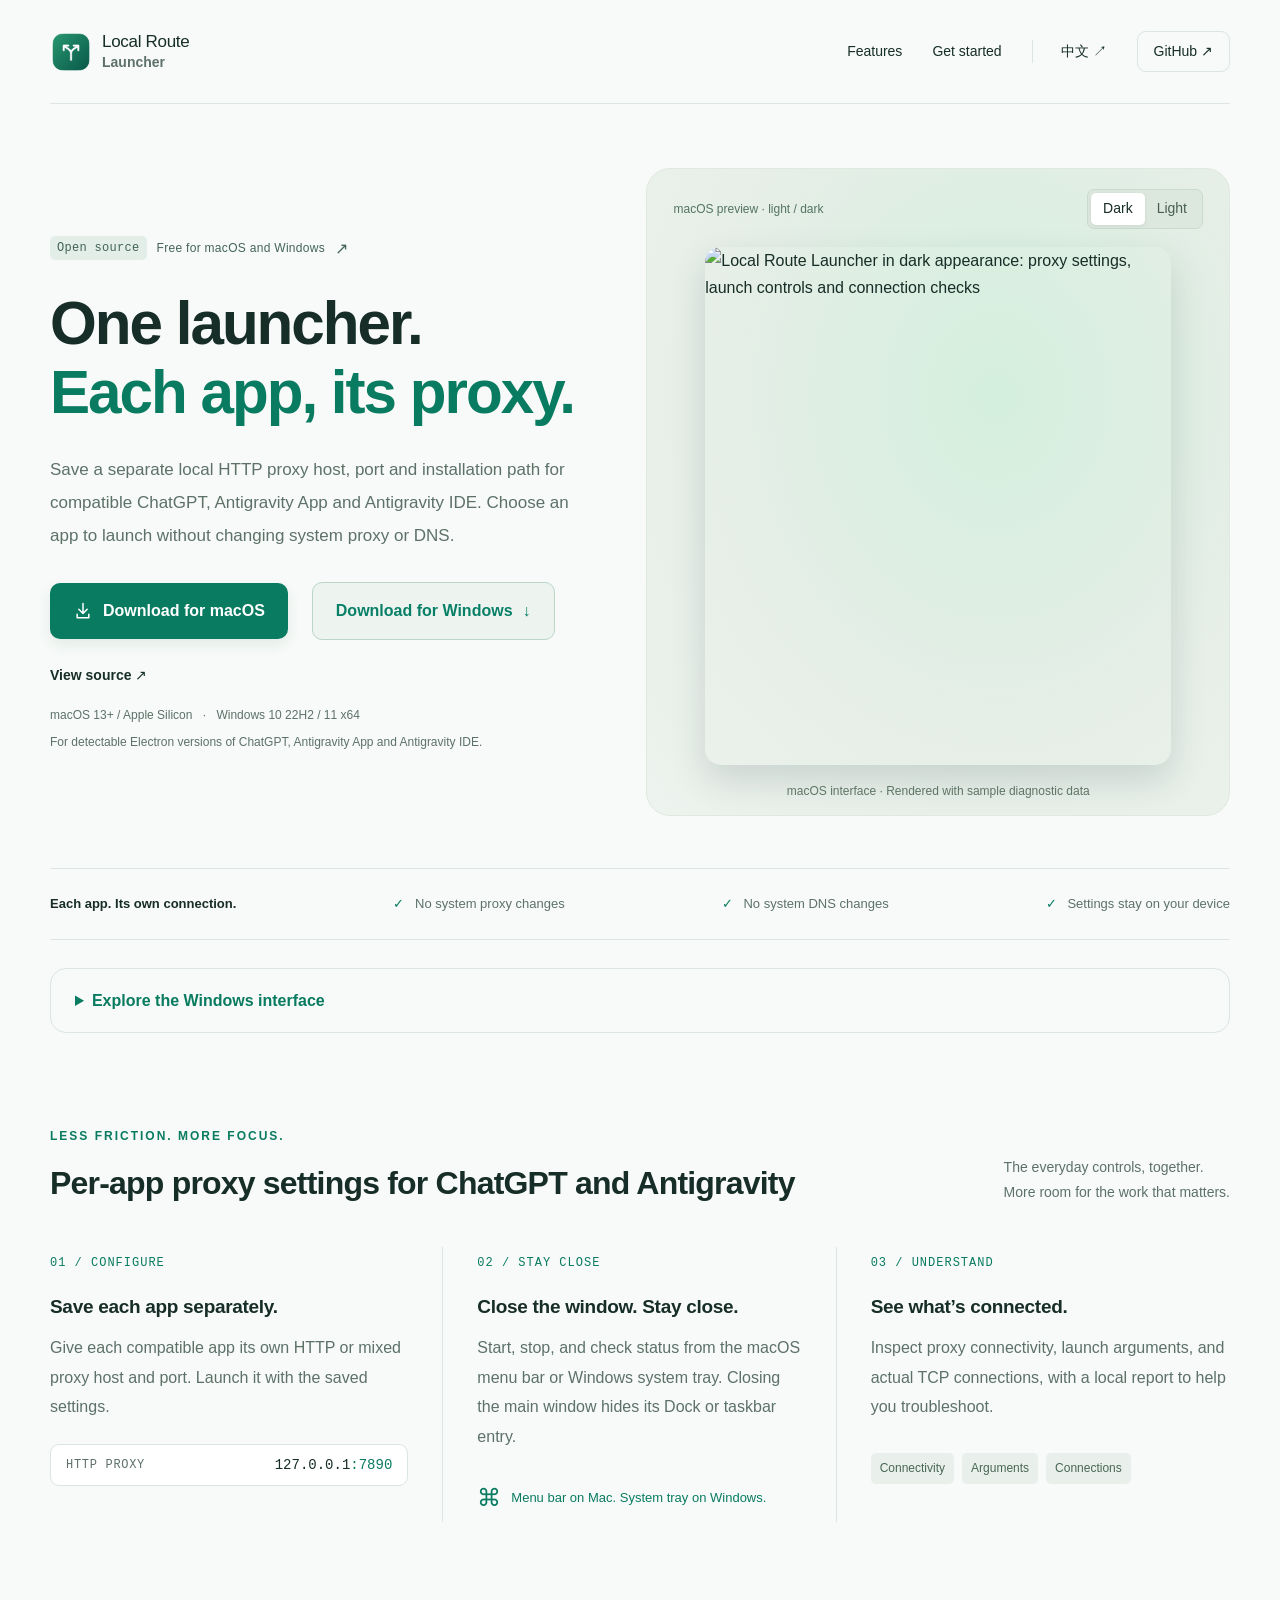
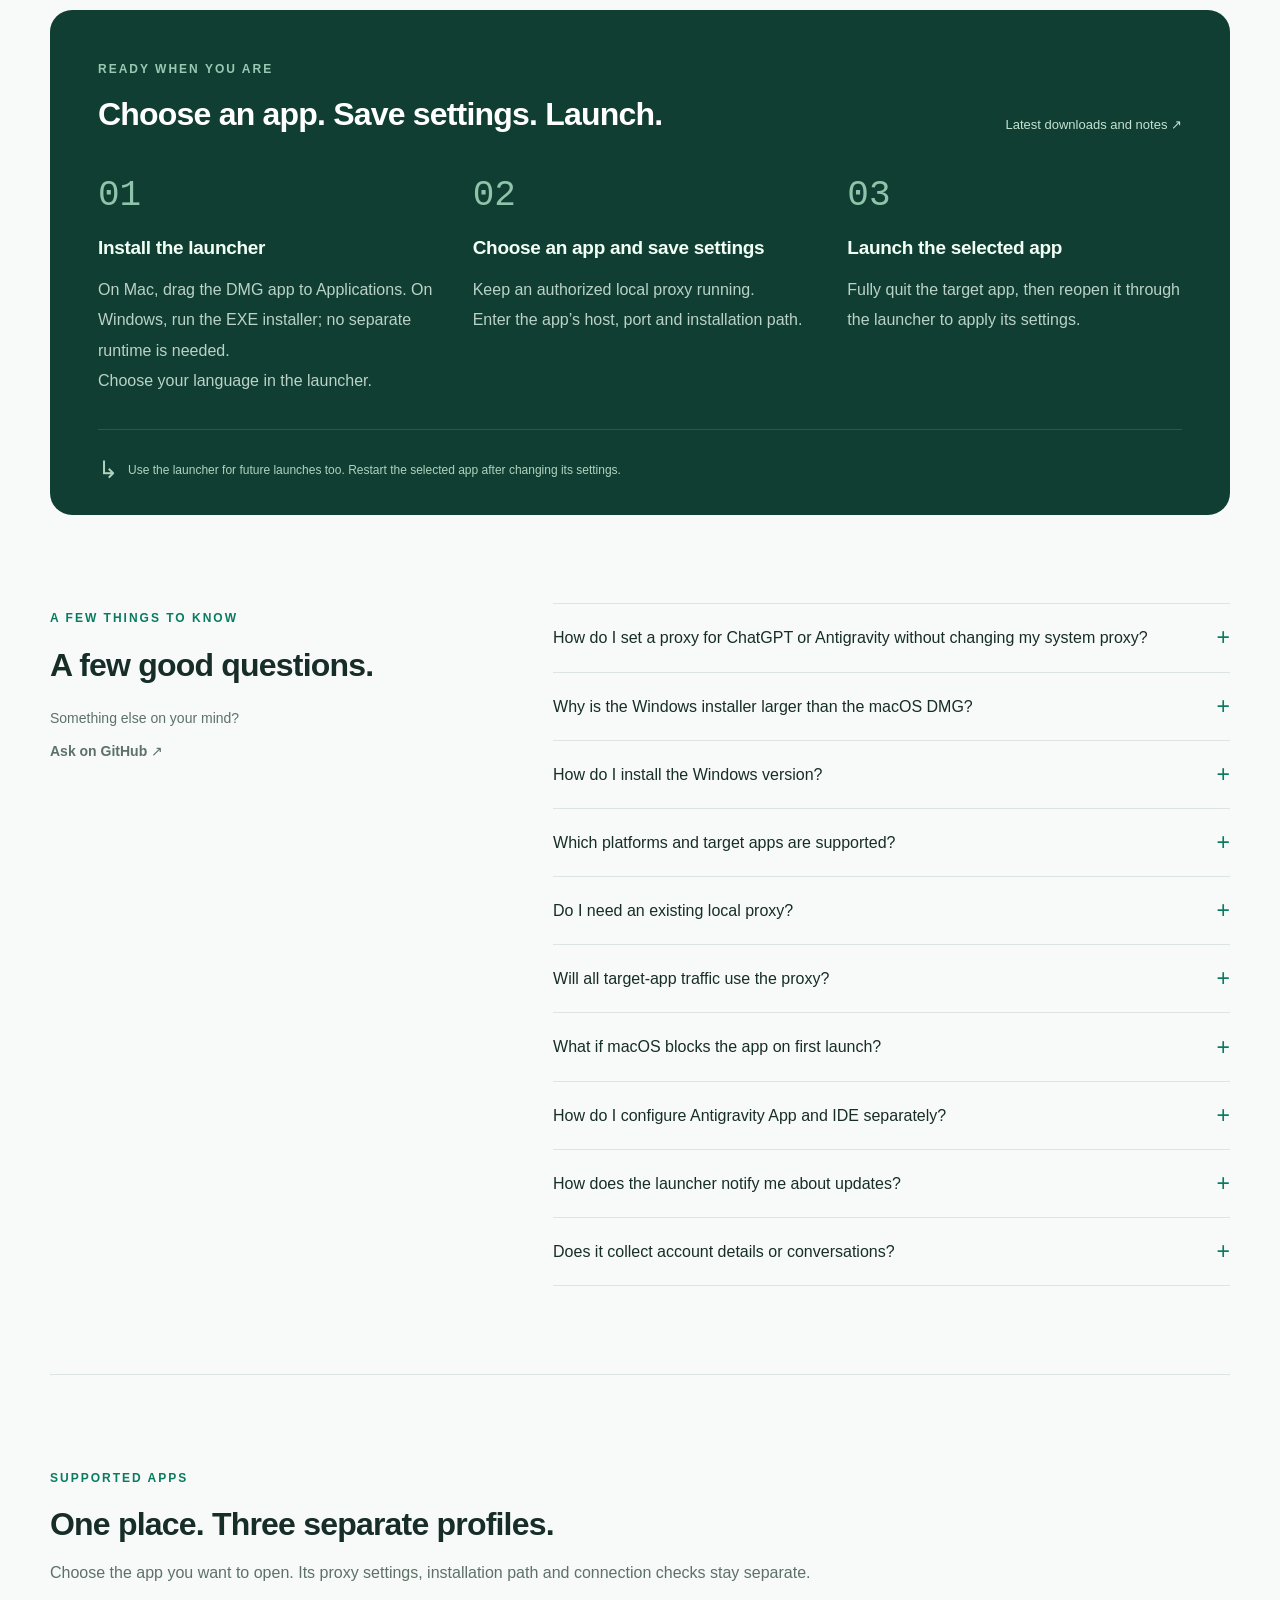
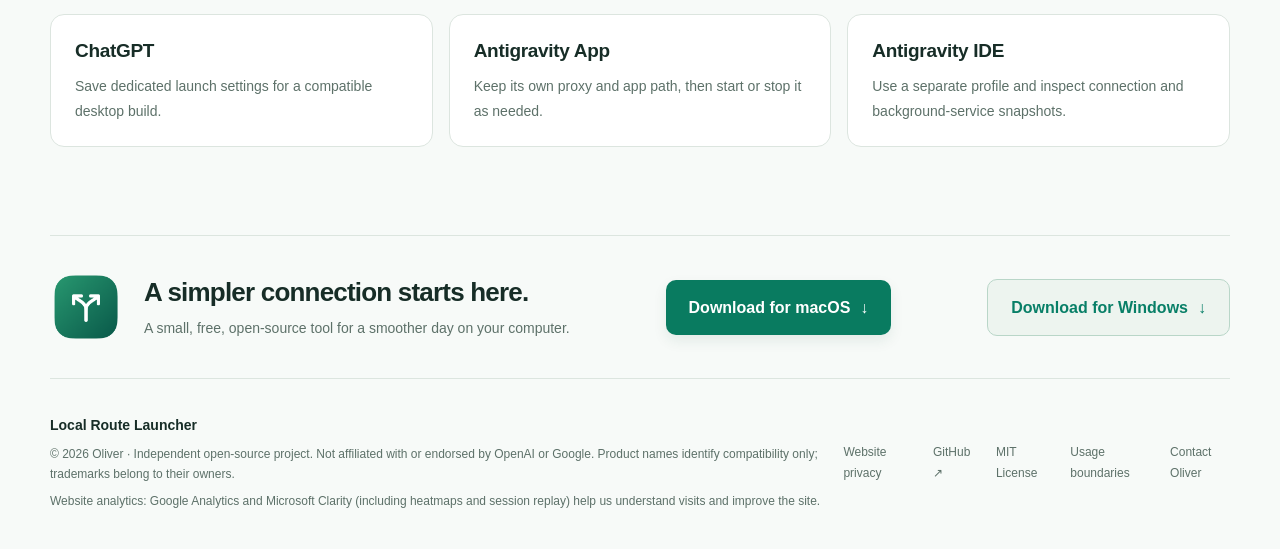
==== commit 99e13078: "site: present multi-app proxy profiles as evergreen homepage" ====
--- a/site/en/index.html
+++ b/site/en/index.html
@@ -24,8 +24,8 @@
   <meta name="baidu-site-verification" content="codeva-K3lErbCF7Q" />
   <meta name="sogou_site_verification" content="Wid5BHwv2Q" />
   <meta name="theme-color" content="#f7faf8">
-  <title>ChatGPT Proxy Setup for Windows &amp; macOS | Local Route Launcher</title>
-  <meta name="description" content="Set an HTTP proxy for compatible ChatGPT and Antigravity desktop apps without changing system proxy or DNS. Free Windows installer and macOS DMG, nine interface languages and connection checks.">
+  <title>ChatGPT &amp; Antigravity Proxy Launcher | Local Route Launcher</title>
+  <meta name="description" content="Save separate HTTP proxy settings for compatible ChatGPT, Antigravity App and Antigravity IDE on macOS and Windows. Launch and check each app without changing system proxy or DNS.">
   <link rel="canonical" href="https://oliver804.github.io/Local-Route-Launcher/en/">
   <link rel="alternate" hreflang="zh-CN" href="https://oliver804.github.io/Local-Route-Launcher/">
   <link rel="alternate" hreflang="en" href="https://oliver804.github.io/Local-Route-Launcher/en/">
@@ -36,8 +36,8 @@
   <link rel="sitemap" type="application/xml" href="../sitemap.xml">
   <meta property="og:type" content="website">
   <meta property="og:site_name" content="Local Route Launcher">
-  <meta property="og:title" content="ChatGPT Proxy Setup for Windows &amp; macOS | Local Route Launcher">
-  <meta property="og:description" content="Set an HTTP proxy for compatible ChatGPT and Antigravity desktop apps without changing system proxy or DNS. Free Windows installer and macOS DMG, nine interface languages and connection checks.">
+  <meta property="og:title" content="ChatGPT &amp; Antigravity Proxy Launcher | Local Route Launcher">
+  <meta property="og:description" content="Save separate HTTP proxy settings for compatible ChatGPT, Antigravity App and Antigravity IDE on macOS and Windows. Launch and check each app without changing system proxy or DNS.">
   <meta property="og:url" content="https://oliver804.github.io/Local-Route-Launcher/en/">
   <meta property="og:locale" content="en_US">
   <meta property="og:locale:alternate" content="zh_CN">
@@ -52,7 +52,7 @@
   "@id": "https://oliver804.github.io/Local-Route-Launcher/#app",
   "name": "Local Route Launcher",
   "url": "https://oliver804.github.io/Local-Route-Launcher/en/",
-  "description": "Set an HTTP proxy for compatible ChatGPT and Antigravity desktop apps without changing system proxy or DNS. Free Windows installer and macOS DMG, nine interface languages and connection checks.",
+  "description": "Save separate HTTP proxy settings for compatible ChatGPT, Antigravity App and Antigravity IDE on macOS and Windows. Launch and check each app without changing system proxy or DNS.",
   "applicationCategory": "UtilitiesApplication",
   "operatingSystem": [
     "macOS 13 or later (Apple Silicon)",
@@ -84,13 +84,13 @@
     "url": "https://oliver804.github.io/Local-Route-Launcher/en/"
   },
   "featureList": [
-    "App-specific HTTP proxy settings",
+    "Separate HTTP proxy settings for ChatGPT, Antigravity App and Antigravity IDE",
     "Windows system tray and macOS menu bar controls",
     "Nine interface languages",
     "Light, dark and system appearance",
     "Proxy reachability, launch arguments and TCP connection checks"
   ],
-  "softwareRequirements": "Requires a compatible Electron-based ChatGPT or Antigravity installation and an authorized HTTP or mixed proxy endpoint. The Windows installer includes the .NET runtime.",
+  "softwareRequirements": "Requires a compatible Electron-based ChatGPT, Antigravity App or Antigravity IDE installation and an authorized HTTP or mixed proxy endpoint. The Windows installer includes the .NET runtime.",
   "releaseNotes": "https://github.com/oliver804/Local-Route-Launcher/releases/tag/v1.4.0"
 }
   </script>
@@ -104,9 +104,9 @@
   <main id="main">
     <section class="hero wrap" aria-labelledby="hero-title">
       <div class="hero-copy">
-        <a class="release-tag" href="https://github.com/oliver804/Local-Route-Launcher/releases/tag/v1.4.0"><span>v1.4.0</span> Free. Open source. Made for macOS and Windows. <span aria-hidden="true">↗</span></a>
-        <h1 id="hero-title">Launch ChatGPT.<br><em>Your proxy.</em></h1>
-        <p class="hero-description">Local Route Launcher saves HTTP proxy settings for compatible ChatGPT and Antigravity desktop apps on Windows and macOS. Nine interface languages, without changing system proxy or DNS.</p>
+        <a class="release-tag" href="https://github.com/oliver804/Local-Route-Launcher/releases"><span>Open source</span> Free for macOS and Windows <span aria-hidden="true">↗</span></a>
+        <h1 id="hero-title">One launcher.<br><em>Each app, its proxy.</em></h1>
+        <p class="hero-description">Save a separate local HTTP proxy host, port and installation path for compatible ChatGPT, Antigravity App and Antigravity IDE. Choose an app to launch without changing system proxy or DNS.</p>
         <div class="hero-actions"><a class="button primary" href="https://github.com/oliver804/Local-Route-Launcher/releases/download/v1.4.0/Local-Route-Launcher-1.4.0-arm64.dmg"><svg viewBox="0 0 24 24" aria-hidden="true"><path d="M12 3v12m-5-5 5 5 5-5M5 16v4h14v-4"/></svg>Download for macOS</a><a class="button secondary" href="https://github.com/oliver804/Local-Route-Launcher/releases/download/v1.4.0/Local-Route-Launcher-1.4.0-windows-x64-setup.exe">Download for Windows <span aria-hidden="true">↓</span></a><a class="text-link" href="https://github.com/oliver804/Local-Route-Launcher">View source <span aria-hidden="true">↗</span></a></div>
         <p class="requirements">macOS 13+ / Apple Silicon <span>·</span> Windows 10 22H2 / 11 x64</p>
         <p class="compatibility">For detectable Electron versions of ChatGPT, Antigravity App and Antigravity IDE.</p>
@@ -114,7 +114,7 @@
       <figure class="product-stage">
         <div class="preview-toolbar"><span>macOS preview · light / dark</span><div class="appearance-controls" role="group" aria-label="Choose app preview appearance"><button type="button" data-appearance="dark" aria-pressed="true">Dark</button><button type="button" data-appearance="light" aria-pressed="false">Light</button></div></div>
         <a class="screenshot-link" href="../assets/preview-dark.en.png" aria-label="Open full application screenshot"><img id="app-preview" src="../assets/preview-dark.en.png" data-dark="../assets/preview-dark.en.png" data-light="../assets/preview-light.en.png" width="720" height="800" alt="Local Route Launcher in dark appearance: proxy settings, launch controls and connection checks" fetchpriority="high"></a>
-        <figcaption>macOS v1.4.0 interface · Rendered with sample diagnostic data</figcaption>
+        <figcaption>macOS interface · Rendered with sample diagnostic data</figcaption>
       </figure>
     </section>
     <div class="principles wrap"><span>Each app. Its own connection.</span><span><i aria-hidden="true">✓</i> No system proxy changes</span><span><i aria-hidden="true">✓</i> No system DNS changes</span><span><i aria-hidden="true">✓</i> Settings stay on your device</span></div>
@@ -127,33 +127,33 @@
       <p>Windows interface preview, rendered with default settings.</p>
     </details>
     <section class="section wrap" id="features" aria-labelledby="features-title">
-      <div class="section-heading"><div><span class="eyebrow">LESS FRICTION. MORE FOCUS.</span><h2 id="features-title">Per-app proxy settings for ChatGPT</h2></div><p>The everyday controls, together.<br>More room for the work that matters.</p></div>
+      <div class="section-heading"><div><span class="eyebrow">LESS FRICTION. MORE FOCUS.</span><h2 id="features-title">Per-app proxy settings for ChatGPT and Antigravity</h2></div><p>The everyday controls, together.<br>More room for the work that matters.</p></div>
       <div class="features-grid">
-        <article class="feature"><span class="feature-number">01 / CONFIGURE</span><h3>Set once. Launch anytime.</h3><p>Save your local HTTP or mixed proxy port. The launcher applies these settings each time you open ChatGPT through it.</p><div class="connection-example" aria-label="Example proxy address"><span>HTTP PROXY</span><code>127.0.0.1<span>:7890</span></code></div></article>
+        <article class="feature"><span class="feature-number">01 / CONFIGURE</span><h3>Save each app separately.</h3><p>Give each compatible app its own HTTP or mixed proxy host and port. Launch it with the saved settings.</p><div class="connection-example" aria-label="Example proxy address"><span>HTTP PROXY</span><code>127.0.0.1<span>:7890</span></code></div></article>
         <article class="feature"><span class="feature-number">02 / STAY CLOSE</span><h3>Close the window. Stay close.</h3><p>Start, stop, and check status from the macOS menu bar or Windows system tray. Closing the main window hides its Dock or taskbar entry.</p><div class="feature-footnote"><span aria-hidden="true">⌘</span> Menu bar on Mac. System tray on Windows.</div></article>
         <article class="feature"><span class="feature-number">03 / UNDERSTAND</span><h3>See what’s connected.</h3><p>Inspect proxy connectivity, launch arguments, and actual TCP connections, with a local report to help you troubleshoot.</p><div class="checks-example"><span>Connectivity</span><span>Arguments</span><span>Connections</span></div></article>
       </div>
     </section>
     <section class="setup wrap" id="start" aria-labelledby="start-title">
-      <div class="section-heading"><div><span class="eyebrow">READY WHEN YOU ARE</span><h2 id="start-title">How to launch ChatGPT with your proxy</h2></div><a href="https://github.com/oliver804/Local-Route-Launcher/releases/tag/v1.4.0" class="setup-link">Read v1.4.0 release notes <span aria-hidden="true">↗</span></a></div>
-      <ol class="steps"><li><span class="step-number">01</span><h3>Install the launcher</h3><p>On Mac, drag the DMG app to Applications. On Windows, run the EXE installer; no separate runtime is needed.<br>Choose your language in the launcher.</p></li><li><span class="step-number">02</span><h3>Save your proxy</h3><p>Keep your proxy app running.<br>Enter its host and mixed port, then save.</p></li><li><span class="step-number">03</span><h3>Launch ChatGPT again</h3><p>Fully quit ChatGPT.<br>Open it through the launcher to apply your settings.</p></li></ol>
-      <div class="setup-note"><span aria-hidden="true">↳</span><p>Use the launcher for future launches too. Restart ChatGPT whenever you change its proxy settings.</p></div>
+      <div class="section-heading"><div><span class="eyebrow">READY WHEN YOU ARE</span><h2 id="start-title">Choose an app. Save settings. Launch.</h2></div><a href="https://github.com/oliver804/Local-Route-Launcher/releases/latest" class="setup-link">Latest downloads and notes <span aria-hidden="true">↗</span></a></div>
+      <ol class="steps"><li><span class="step-number">01</span><h3>Install the launcher</h3><p>On Mac, drag the DMG app to Applications. On Windows, run the EXE installer; no separate runtime is needed.<br>Choose your language in the launcher.</p></li><li><span class="step-number">02</span><h3>Choose an app and save settings</h3><p>Keep an authorized local proxy running.<br>Enter the app’s host, port and installation path.</p></li><li><span class="step-number">03</span><h3>Launch the selected app</h3><p>Fully quit the target app, then reopen it through the launcher to apply its settings.</p></li></ol>
+      <div class="setup-note"><span aria-hidden="true">↳</span><p>Use the launcher for future launches too. Restart the selected app after changing its settings.</p></div>
     </section>
     <section class="faq section wrap" aria-labelledby="faq-title">
       <div class="faq-heading"><span class="eyebrow">A FEW THINGS TO KNOW</span><h2 id="faq-title">A few good questions.</h2><p>Something else on your mind?<br><a class="text-link" href="https://github.com/oliver804/Local-Route-Launcher/issues">Ask on GitHub <span aria-hidden="true">↗</span></a></p></div>
-      <div class="faq-list"><details><summary>How do I set a proxy for ChatGPT without changing my system proxy?</summary><p>Save your existing HTTP proxy host and port in Local Route Launcher, fully quit ChatGPT, then open it through the launcher. Settings are passed to the compatible app without changing system proxy or DNS. Restart ChatGPT after changing the endpoint. The launcher does not provide a proxy service.</p></details>
+      <div class="faq-list"><details><summary>How do I set a proxy for ChatGPT or Antigravity without changing my system proxy?</summary><p>Choose the target app and save your existing HTTP proxy host, port and app path. Fully quit that app, then open it through the launcher. Each app has separate settings; system proxy and DNS stay unchanged. Restart the selected app after changes. The launcher does not provide a proxy service.</p></details>
         <details><summary>Why is the Windows installer larger than the macOS DMG?</summary><p>The Windows installer bundles the .NET desktop runtime, so no separate runtime download is needed after installation. The macOS edition uses system-provided SwiftUI and AppKit frameworks, keeping its download smaller.</p></details>
-        <details><summary>How do I install the Windows version?</summary><p>Run the x64 EXE installer for your current user. The app bundles .NET, includes nine interface languages, and stays in the system tray when closed. Choose a compatible ChatGPT.exe if automatic detection finds nothing. Windows builds are unsigned and may show SmartScreen; verify the release source and SHA-256, and keep system protections enabled. Follow your administrator’s installation policy.</p></details>
-        <details><summary>Which platforms and ChatGPT versions are supported?</summary><p>macOS 13+ on Apple Silicon, or Windows 10 22H2 / Windows 11 on x64, with a detectable Electron version of ChatGPT. Intel Macs, Windows ARM64 and older native ChatGPT versions are not supported. Restricted Store packages may not permit direct launch. Switch among nine languages in the main window or menu panel. The choice is saved and takes effect immediately; macOS-owned menus and dialogs may follow the system language.</p></details>
+        <details><summary>How do I install the Windows version?</summary><p>Run the x64 EXE installer for your current user. The app bundles .NET, includes nine interface languages, and stays in the system tray when closed. Choose a compatible target-app EXE if automatic detection finds nothing. Windows builds are unsigned and may show SmartScreen; verify the release source and SHA-256, and keep system protections enabled. Follow your administrator’s installation policy.</p></details>
+        <details><summary>Which platforms and target apps are supported?</summary><p>Detectable compatible Electron builds of ChatGPT, Antigravity App and Antigravity IDE are supported on Apple Silicon Macs with macOS 13+, and Windows 10 22H2 / Windows 11 x64. Intel Macs, Windows ARM64 and older native ChatGPT builds are not supported; restricted Store packages may not permit direct launch. The main window and menu/tray panel offer nine interface languages.</p></details>
         <details><summary>Do I need an existing local proxy?</summary><p>Yes. The launcher uses an existing HTTP or mixed proxy port; it does not provide a proxy service. Keep a proxy you are authorized to use running. Routing depends on the target application’s support for these settings. Proxies requiring username/password authentication are not supported.</p></details>
-        <details><summary>Will all ChatGPT traffic use the proxy?</summary><p>That is not guaranteed. It uses app-supported proxy mechanisms, primarily covering Chromium HTTP, HTTPS, and WebSocket requests. Voice, WebRTC, UDP, and some child processes may not follow these settings. Connection checks are snapshots and cannot prove that all traffic uses the proxy.</p></details>
+        <details><summary>Will all target-app traffic use the proxy?</summary><p>That is not guaranteed. The launcher uses proxy mechanisms supported by compatible apps, primarily covering Chromium HTTP, HTTPS and WebSocket requests. Voice, WebRTC, UDP and some background processes may not follow these settings. Connection checks are snapshots and cannot prove that all traffic uses the proxy.</p></details>
         <details><summary>What if macOS blocks the app on first launch?</summary><p>The app is ad-hoc signed, but is not Developer ID signed or notarized by Apple. After verifying that it came from this project’s GitHub release page, allow it in System Settings → Privacy &amp; Security. You do not need to disable SIP or system security checks.</p></details>
         <details><summary>How do I configure Antigravity App and IDE separately?</summary><p>Choose each app in the sidebar and save its own proxy host, port and installation path. Fully quit the app, then launch it through the launcher. The two profiles are separate from ChatGPT. Check background-service connections again after a real request.</p></details>
         <details><summary>How does the launcher notify me about updates?</summary><p>An update badge appears only when GitHub has a newer stable release with an installer for your platform. Clicking downloads it in your default browser; you run the installer yourself. Offline or current versions show no badge.</p></details>
-        <details><summary>Does it collect account details or conversations?</summary><p>The launcher does not read or store ChatGPT passwords, cookies, tokens, or conversations. There is no telemetry or automatic upload, and settings stay on your computer. Connection checks send a HEAD request to chatgpt.com through your proxy, without account credentials. <a href="https://github.com/oliver804/Local-Route-Launcher/blob/main/docs/PRIVACY.en.md">Read the privacy policy ↗</a></p></details>
+        <details><summary>Does it collect account details or conversations?</summary><p>The launcher does not read or store target-app passwords, cookies, tokens or conversations. There is no telemetry or automatic upload, and settings stay on your computer. Connection checks send a credential-free HEAD request to the selected service through your proxy. <a href="https://github.com/oliver804/Local-Route-Launcher/blob/main/docs/PRIVACY.en.md">Read the privacy policy ↗</a></p></details>
       </div>
     </section>
-<section class="section wrap" aria-labelledby="news-title"><span class="eyebrow">RELEASED · v1.4.0</span><h2 id="news-title">Three apps. Separate profiles. A compact interface.</h2><p>ChatGPT, Antigravity App and Antigravity IDE keep independent connection profiles. The three-card main view shares language, appearance and GitHub controls with a compact menu/tray panel. Nine languages and stable launcher release checks, without automatic downloads or installation.</p><a class="text-link" href="blog/v1.4.0/">Read the 1.4.0 article ↗</a></section>
+<section class="section wrap supported-apps" aria-labelledby="apps-title"><span class="eyebrow">SUPPORTED APPS</span><h2 id="apps-title">One place. Three separate profiles.</h2><p>Choose the app you want to open. Its proxy settings, installation path and connection checks stay separate.</p><div class="supported-app-grid"><article><h3>ChatGPT</h3><p>Save dedicated launch settings for a compatible desktop build.</p></article><article><h3>Antigravity App</h3><p>Keep its own proxy and app path, then start or stop it as needed.</p></article><article><h3>Antigravity IDE</h3><p>Use a separate profile and inspect connection and background-service snapshots.</p></article></div></section>
     <section class="closing wrap" aria-labelledby="download-title"><img src="../assets/icon.png" alt="" width="72" height="72" loading="lazy"><div><h2 id="download-title">A simpler connection starts here.</h2><p>A small, free, open-source tool for a smoother day on your computer.</p></div><a class="button primary" href="https://github.com/oliver804/Local-Route-Launcher/releases/download/v1.4.0/Local-Route-Launcher-1.4.0-arm64.dmg">Download for macOS <span aria-hidden="true">↓</span></a><a class="button secondary" href="https://github.com/oliver804/Local-Route-Launcher/releases/download/v1.4.0/Local-Route-Launcher-1.4.0-windows-x64-setup.exe">Download for Windows <span aria-hidden="true">↓</span></a></section>
   </main>
   <footer class="footer wrap"><div><a class="footer-brand" href="./">Local Route Launcher</a><p>© 2026 Oliver · Independent open-source project. Not affiliated with or endorsed by OpenAI or Google. Product names identify compatibility only; trademarks belong to their owners.</p><p>Website analytics: Google Analytics and Microsoft Clarity (including heatmaps and session replay) help us understand visits and improve the site.</p></div><div class="footer-links"><a href="https://github.com/oliver804/Local-Route-Launcher/blob/main/docs/PRIVACY.en.md">Website privacy</a><a href="https://github.com/oliver804/Local-Route-Launcher">GitHub ↗</a><a href="https://github.com/oliver804/Local-Route-Launcher/blob/main/LICENSE">MIT License</a><a href="https://github.com/oliver804/Local-Route-Launcher/blob/main/docs/USAGE.en.md">Usage boundaries</a><a href="mailto:oliver804x@gmail.com">Contact Oliver</a></div></footer>
--- a/site/style.css
+++ b/site/style.css
@@ -949,3 +949,11 @@
 .article-page a:not(.button) { color: var(--accent); }
 .article-actions { display: flex; flex-wrap: wrap; gap: 12px; margin: 20px 0; }
 @media(max-width:700px) { .article-page { padding-block: 42px 65px; } .article-page h1 { font-size: 34px; } .article-lead { font-size: 17px; } .article-page figure { padding: 12px; } }
+
+.supported-apps { border-top: 1px solid var(--line); }
+.supported-apps > p { color: var(--muted); margin: 12px 0 28px; }
+.supported-app-grid { display: grid; grid-template-columns: repeat(3, minmax(0, 1fr)); gap: 16px; }
+.supported-app-grid article { background: var(--paper); border: 1px solid var(--line); border-radius: 14px; padding: 22px 24px; }
+.supported-app-grid h3 { margin: 0 0 8px; font-size: 19px; }
+.supported-app-grid p { margin: 0; color: var(--muted); font-size: 14px; line-height: 1.8; }
+@media(max-width:700px) { .supported-app-grid { grid-template-columns: 1fr; } }
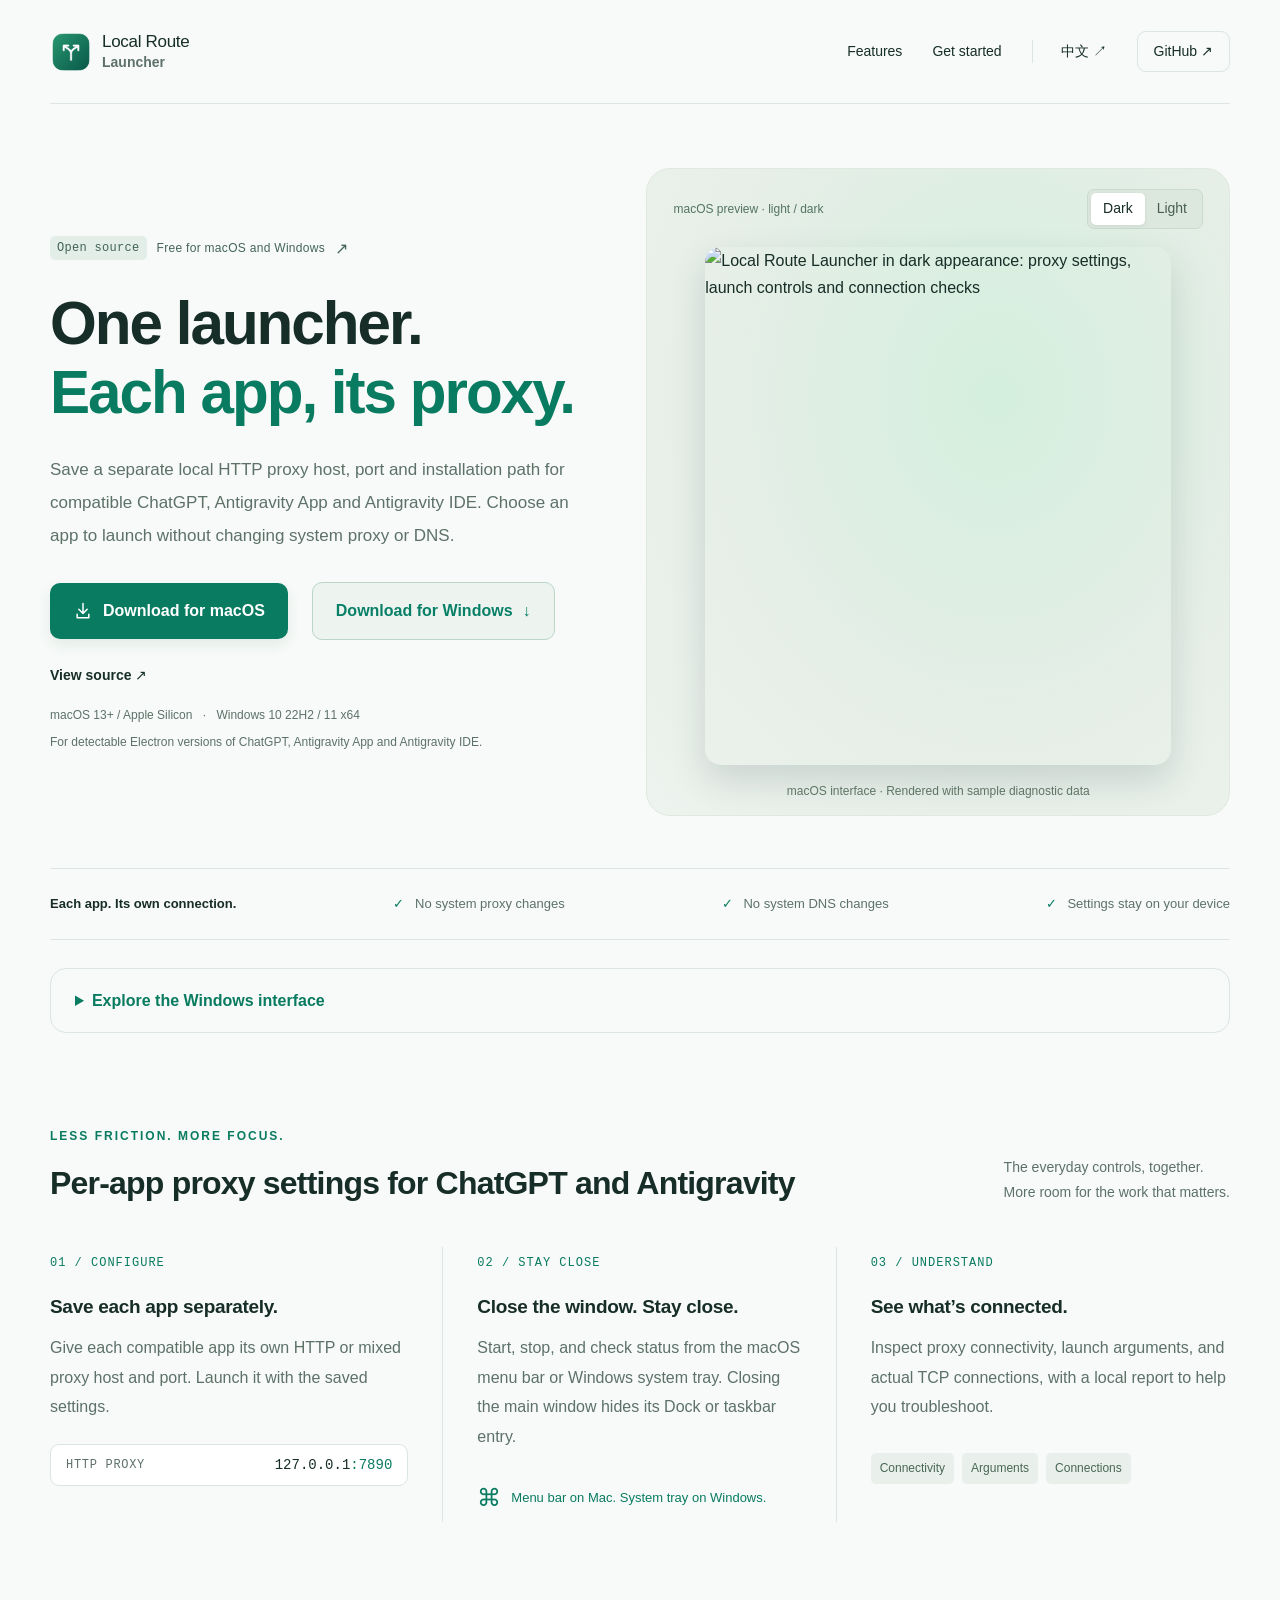
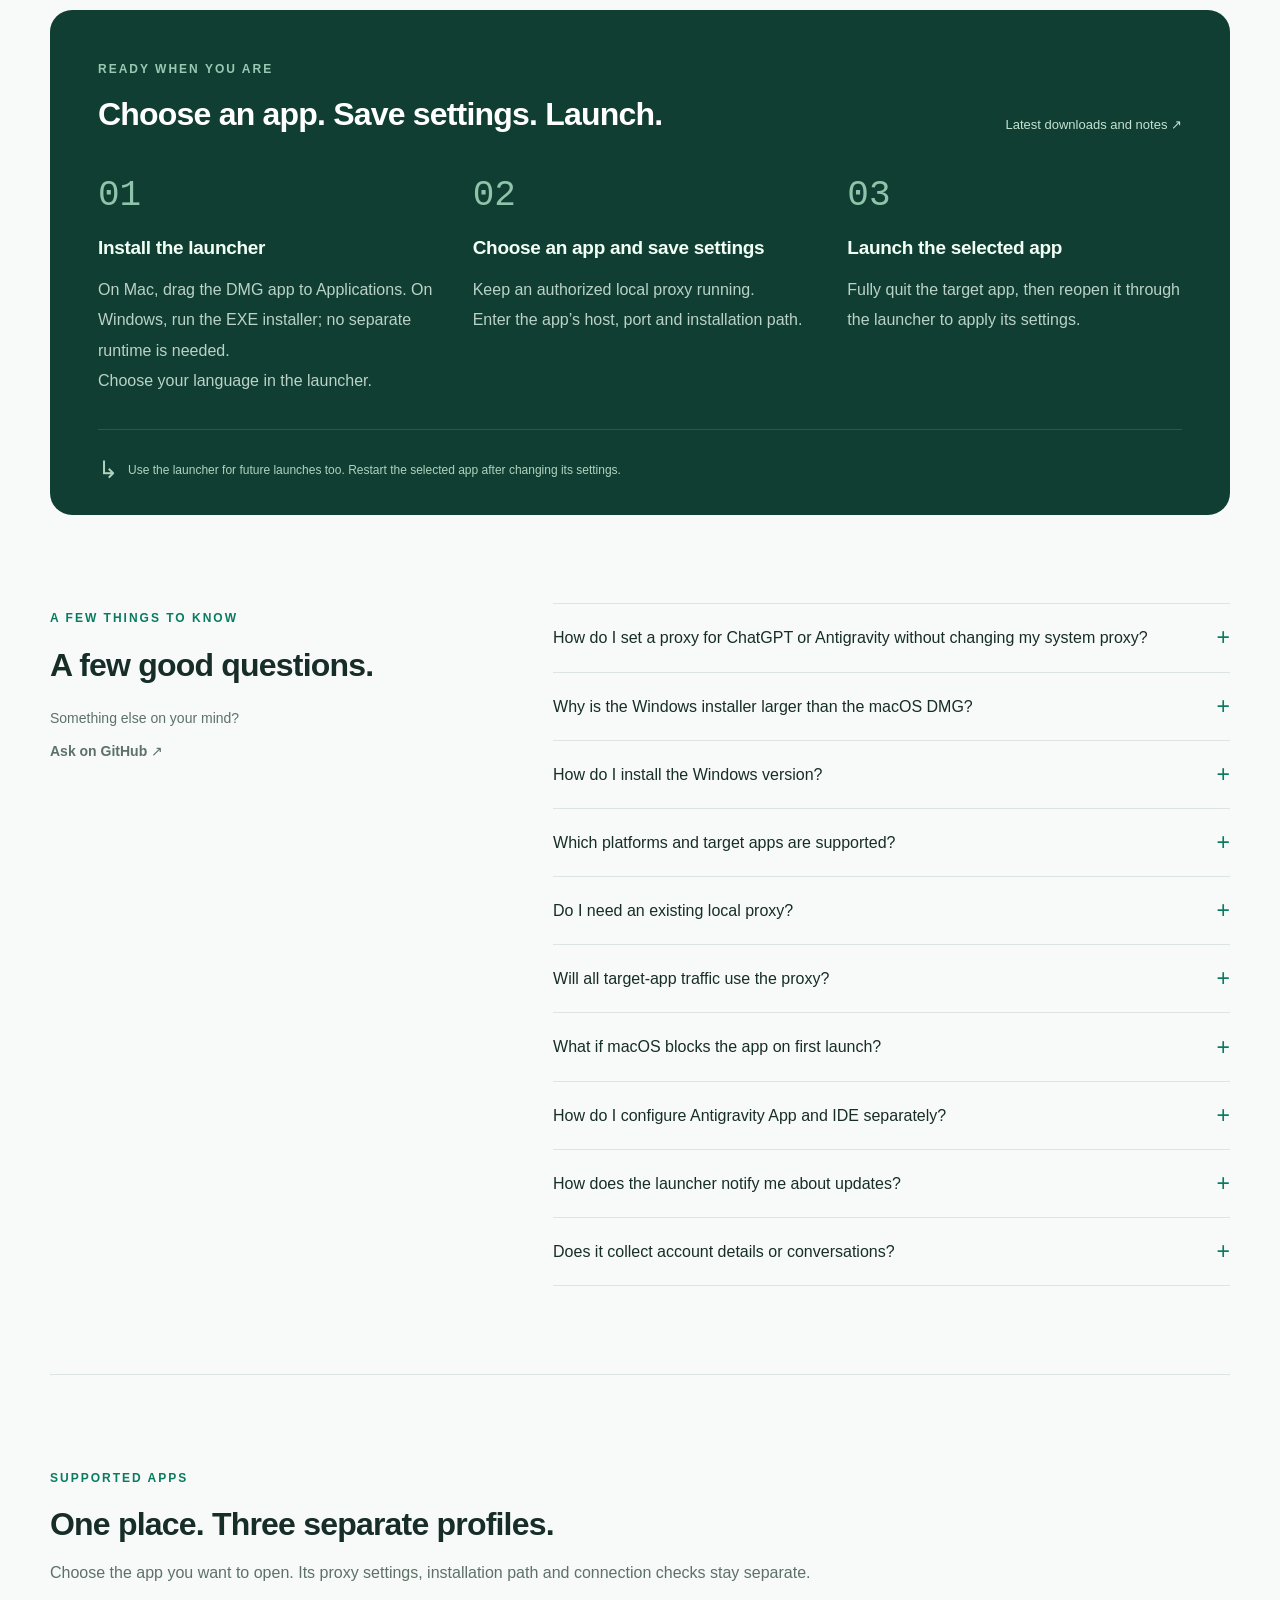
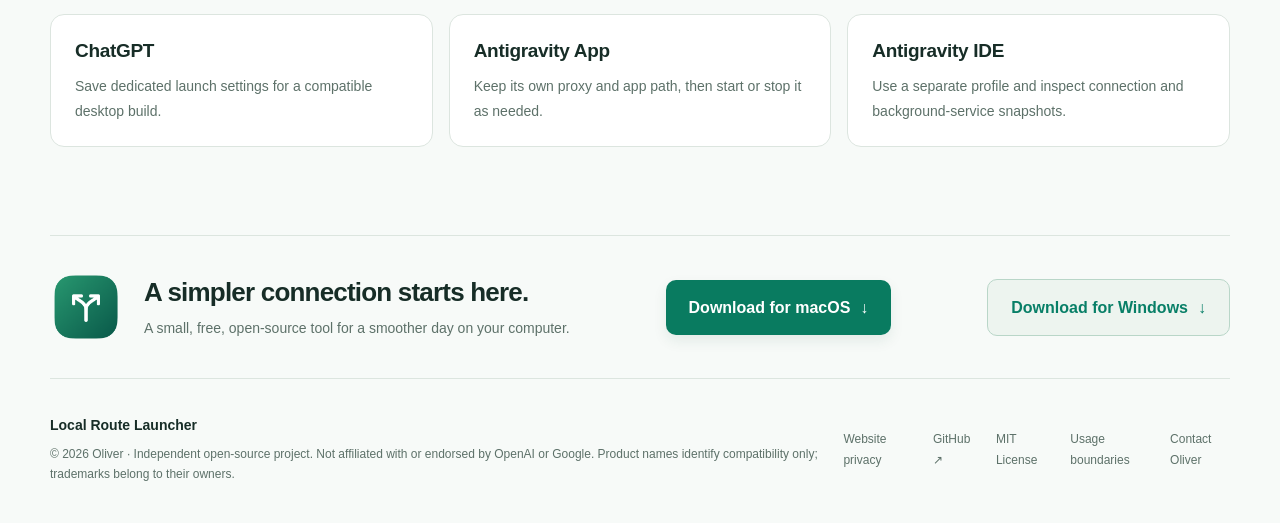
==== commit 5b3b75aa: "site: remove analytics copy from public footers" ====
--- a/site/en/index.html
+++ b/site/en/index.html
@@ -156,6 +156,6 @@
 <section class="section wrap supported-apps" aria-labelledby="apps-title"><span class="eyebrow">SUPPORTED APPS</span><h2 id="apps-title">One place. Three separate profiles.</h2><p>Choose the app you want to open. Its proxy settings, installation path and connection checks stay separate.</p><div class="supported-app-grid"><article><h3>ChatGPT</h3><p>Save dedicated launch settings for a compatible desktop build.</p></article><article><h3>Antigravity App</h3><p>Keep its own proxy and app path, then start or stop it as needed.</p></article><article><h3>Antigravity IDE</h3><p>Use a separate profile and inspect connection and background-service snapshots.</p></article></div></section>
     <section class="closing wrap" aria-labelledby="download-title"><img src="../assets/icon.png" alt="" width="72" height="72" loading="lazy"><div><h2 id="download-title">A simpler connection starts here.</h2><p>A small, free, open-source tool for a smoother day on your computer.</p></div><a class="button primary" href="https://github.com/oliver804/Local-Route-Launcher/releases/download/v1.4.0/Local-Route-Launcher-1.4.0-arm64.dmg">Download for macOS <span aria-hidden="true">↓</span></a><a class="button secondary" href="https://github.com/oliver804/Local-Route-Launcher/releases/download/v1.4.0/Local-Route-Launcher-1.4.0-windows-x64-setup.exe">Download for Windows <span aria-hidden="true">↓</span></a></section>
   </main>
-  <footer class="footer wrap"><div><a class="footer-brand" href="./">Local Route Launcher</a><p>© 2026 Oliver · Independent open-source project. Not affiliated with or endorsed by OpenAI or Google. Product names identify compatibility only; trademarks belong to their owners.</p><p>Website analytics: Google Analytics and Microsoft Clarity (including heatmaps and session replay) help us understand visits and improve the site.</p></div><div class="footer-links"><a href="https://github.com/oliver804/Local-Route-Launcher/blob/main/docs/PRIVACY.en.md">Website privacy</a><a href="https://github.com/oliver804/Local-Route-Launcher">GitHub ↗</a><a href="https://github.com/oliver804/Local-Route-Launcher/blob/main/LICENSE">MIT License</a><a href="https://github.com/oliver804/Local-Route-Launcher/blob/main/docs/USAGE.en.md">Usage boundaries</a><a href="mailto:oliver804x@gmail.com">Contact Oliver</a></div></footer>
+  <footer class="footer wrap"><div><a class="footer-brand" href="./">Local Route Launcher</a><p>© 2026 Oliver · Independent open-source project. Not affiliated with or endorsed by OpenAI or Google. Product names identify compatibility only; trademarks belong to their owners.</p></div><div class="footer-links"><a href="https://github.com/oliver804/Local-Route-Launcher/blob/main/docs/PRIVACY.en.md">Website privacy</a><a href="https://github.com/oliver804/Local-Route-Launcher">GitHub ↗</a><a href="https://github.com/oliver804/Local-Route-Launcher/blob/main/LICENSE">MIT License</a><a href="https://github.com/oliver804/Local-Route-Launcher/blob/main/docs/USAGE.en.md">Usage boundaries</a><a href="mailto:oliver804x@gmail.com">Contact Oliver</a></div></footer>
 </body>
 </html>
